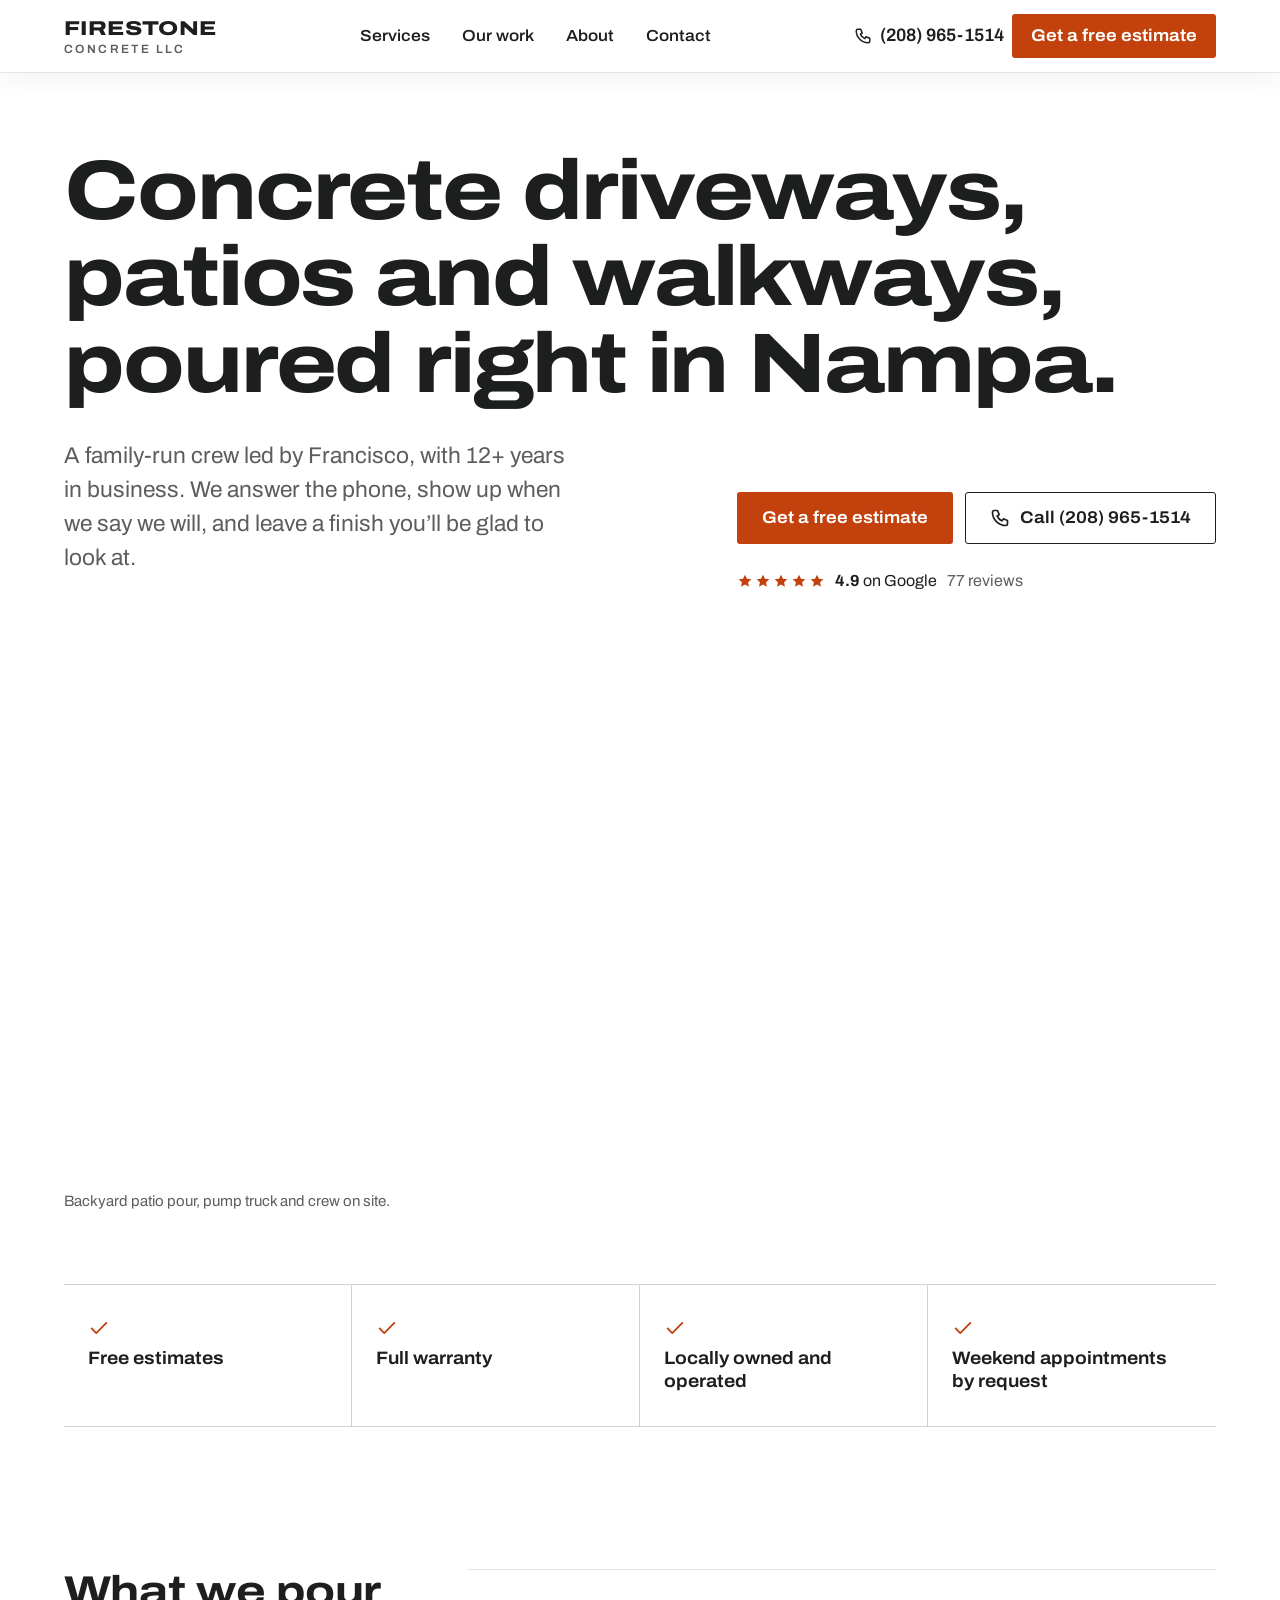
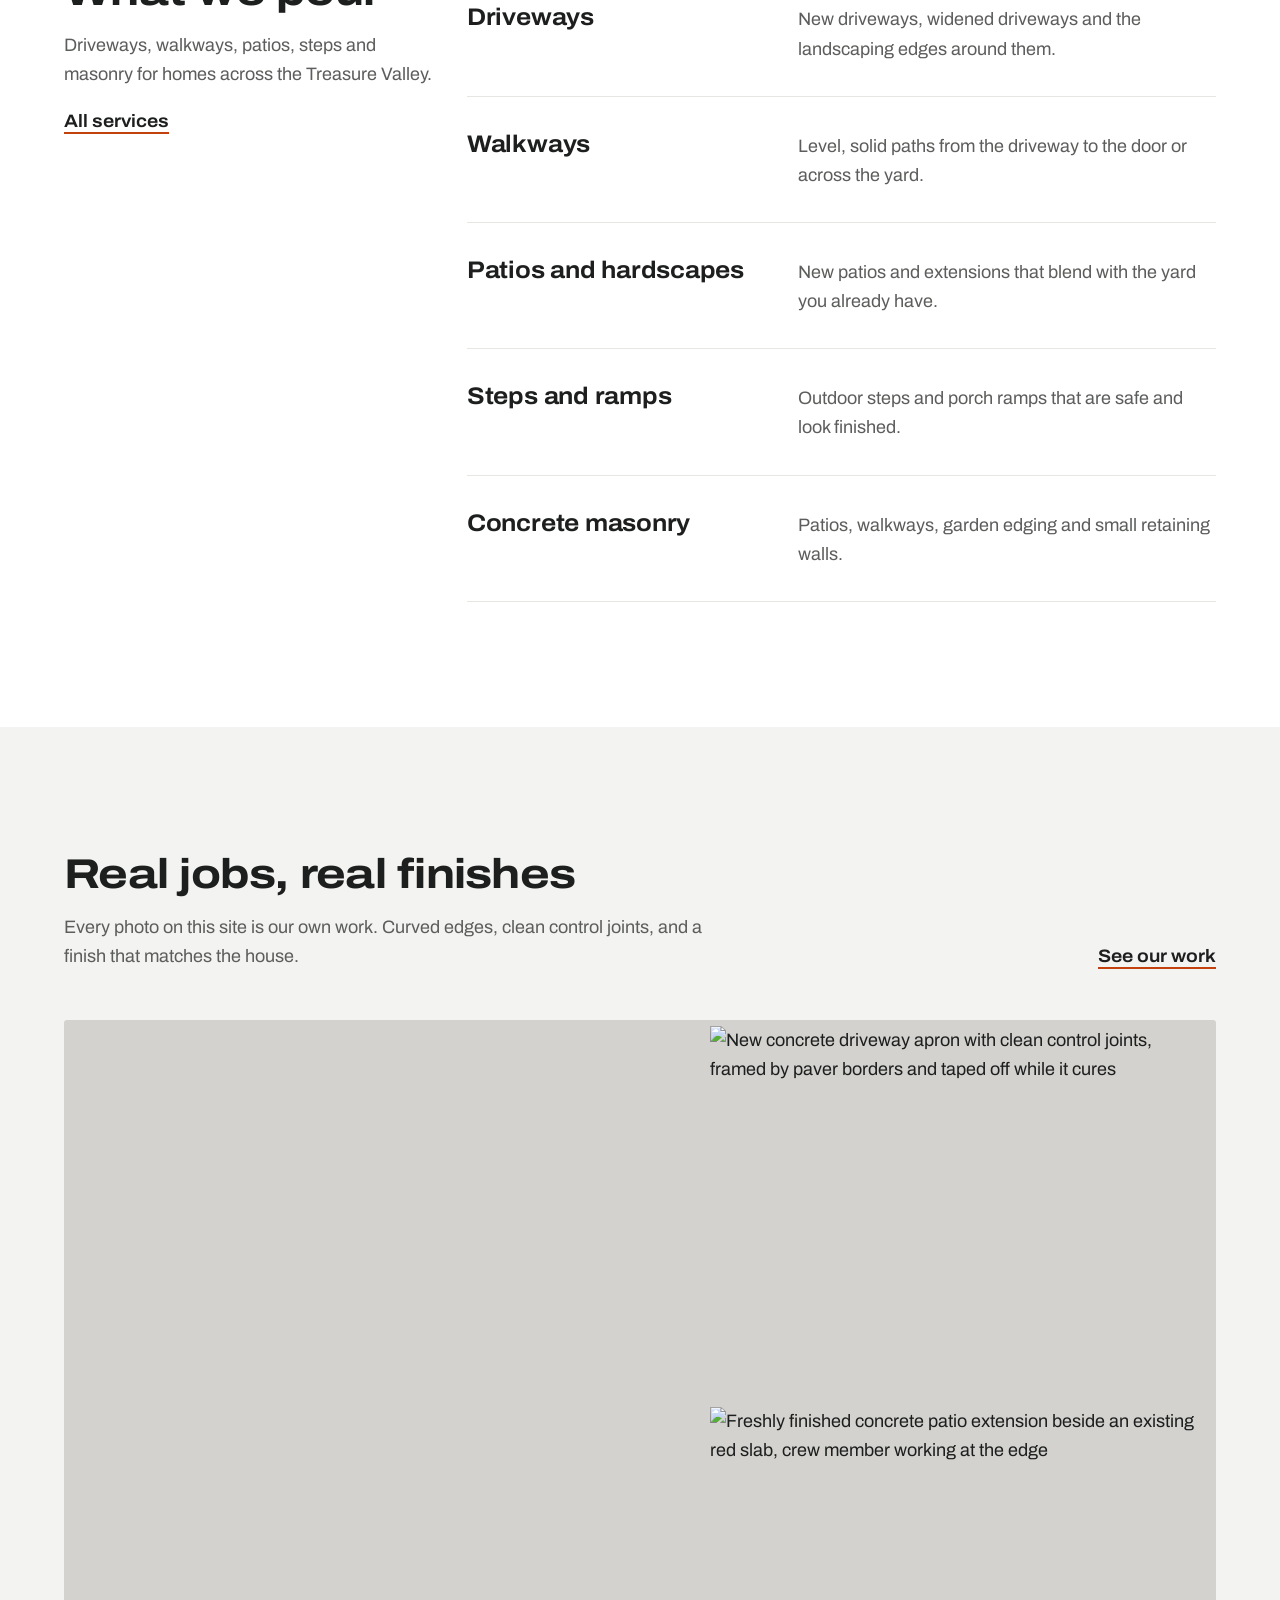
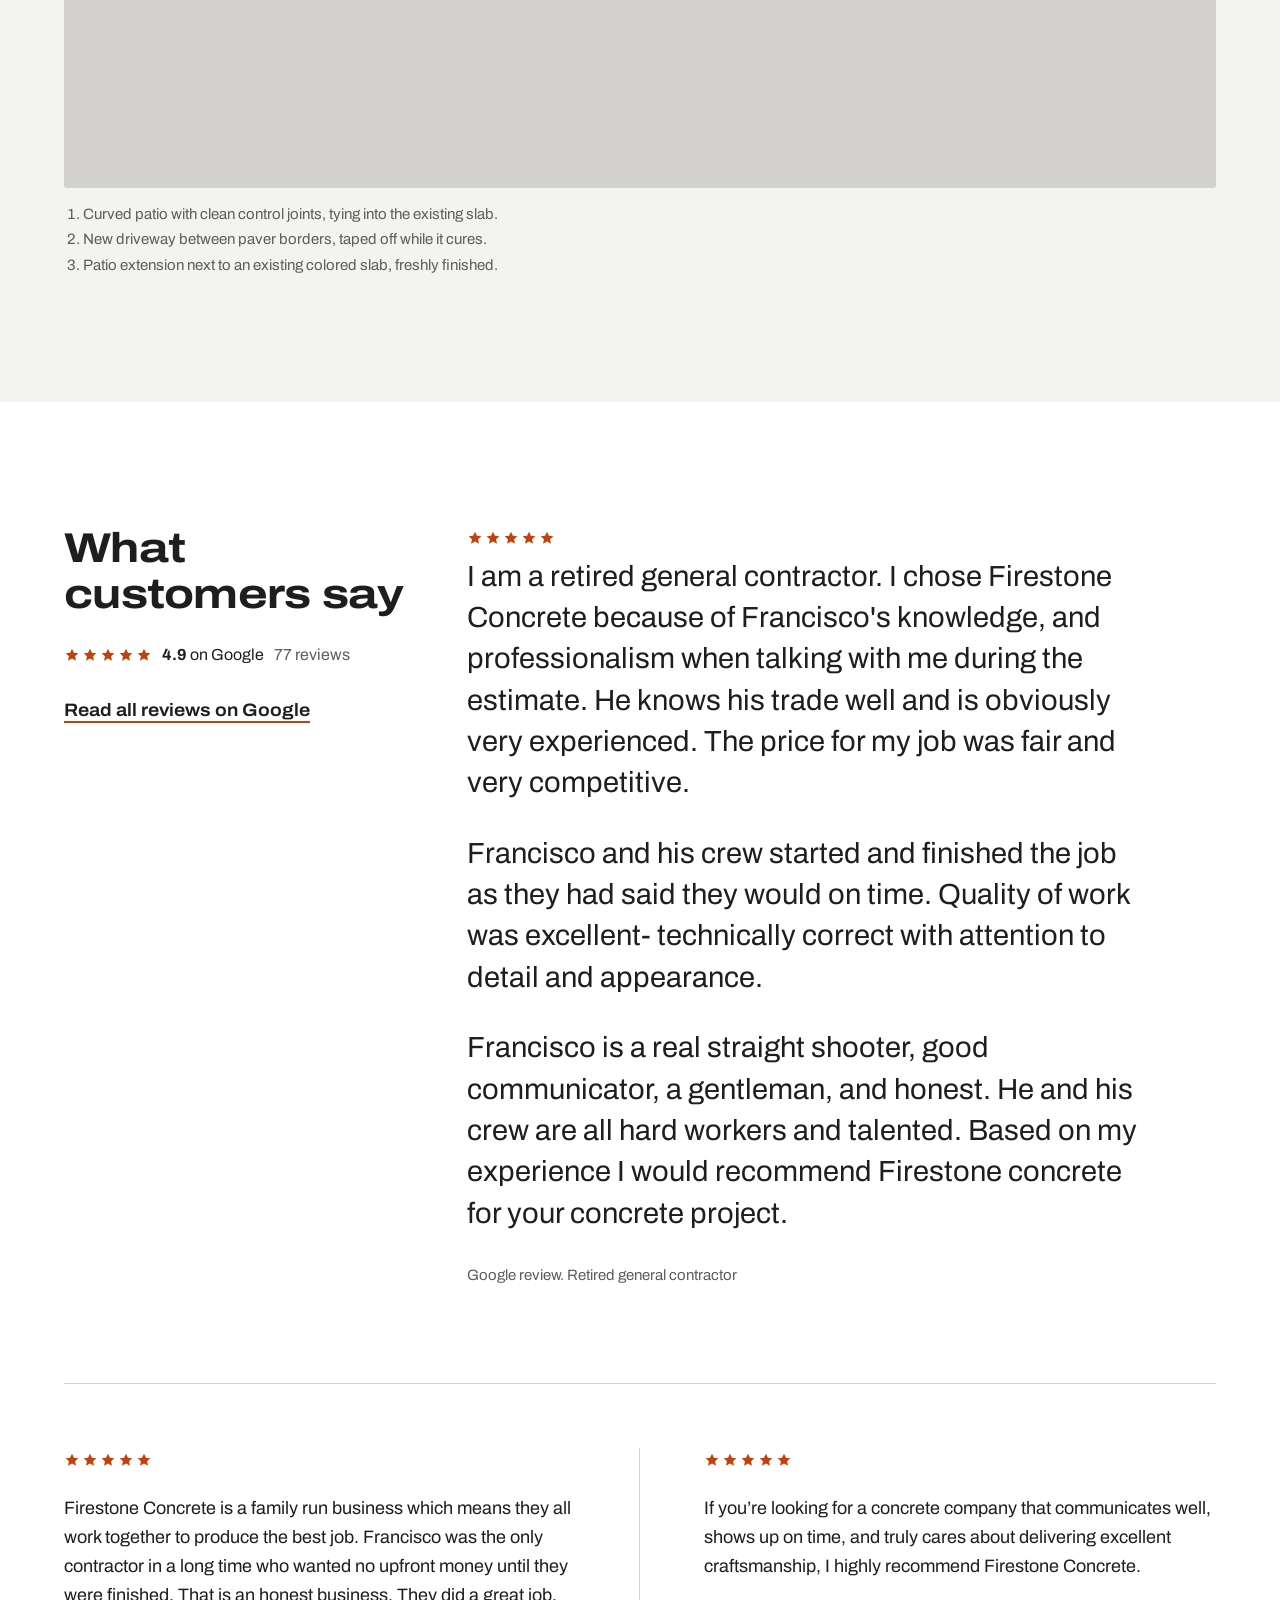
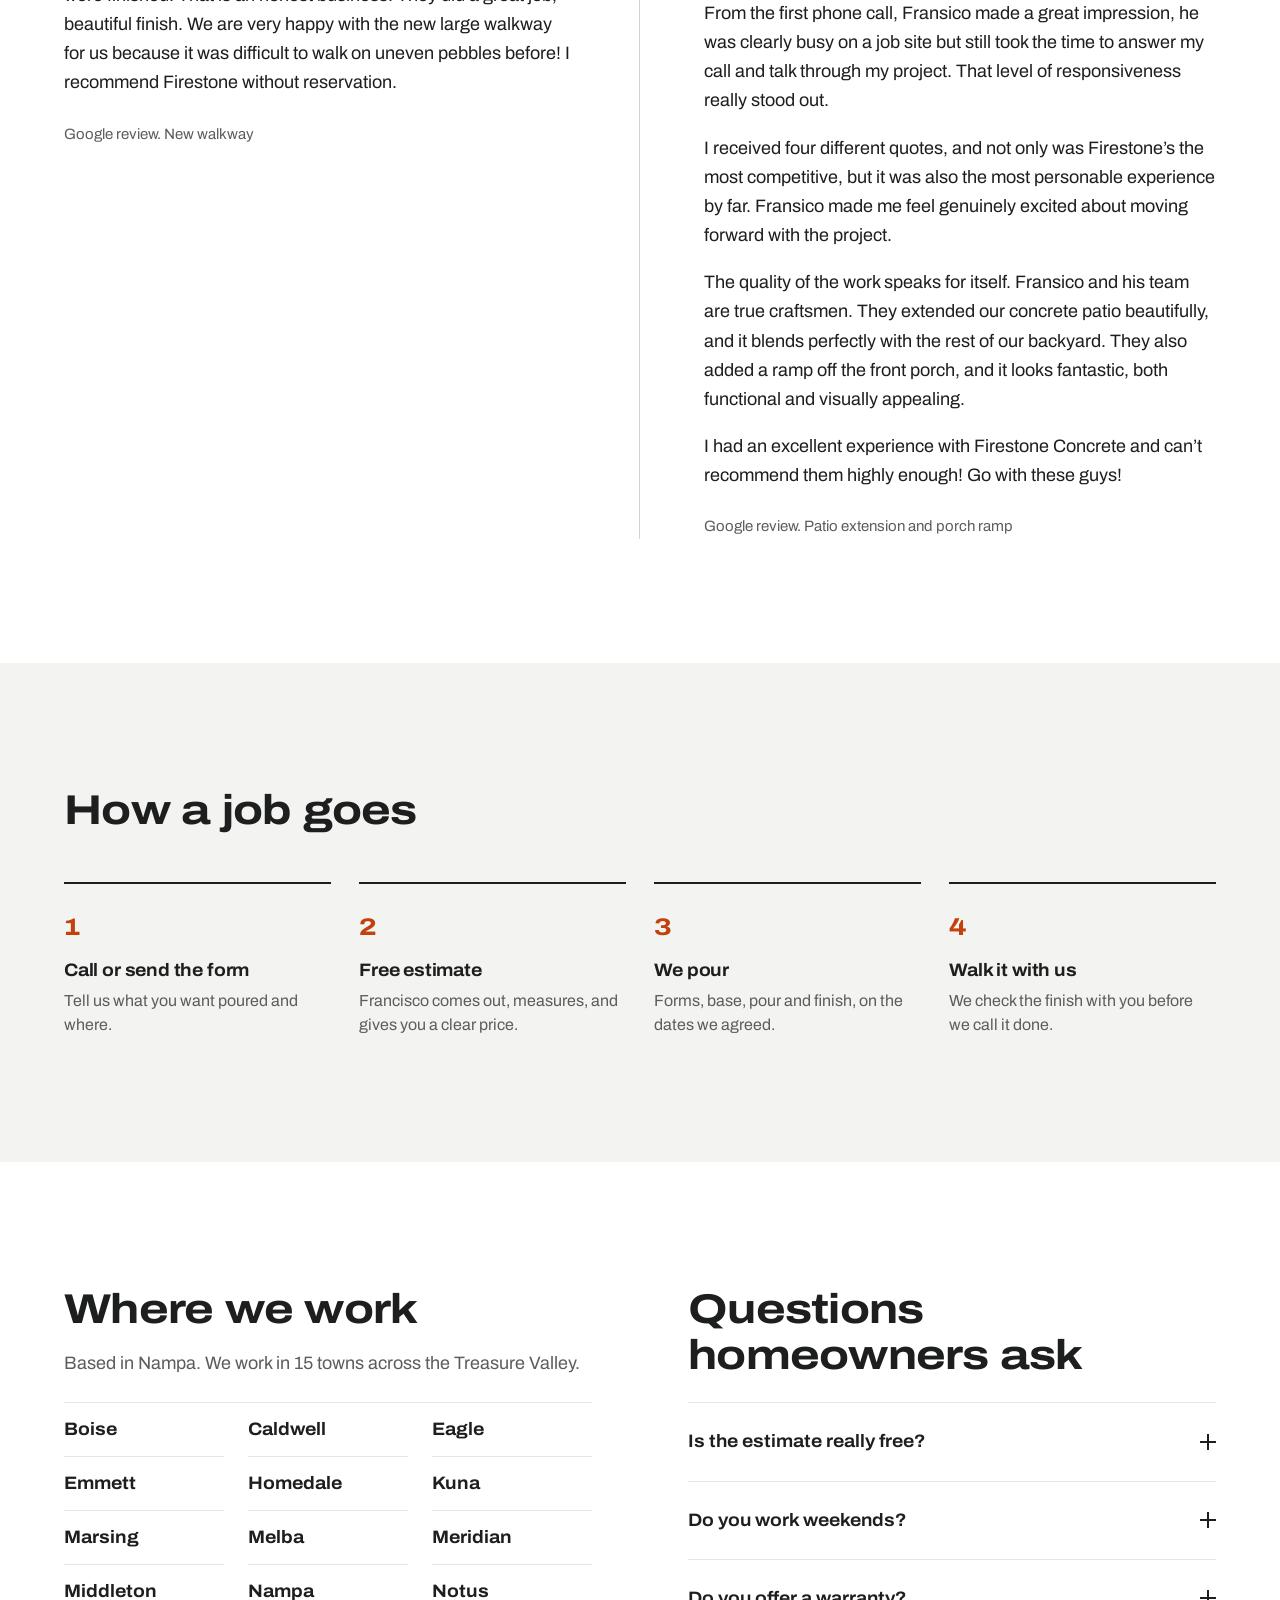
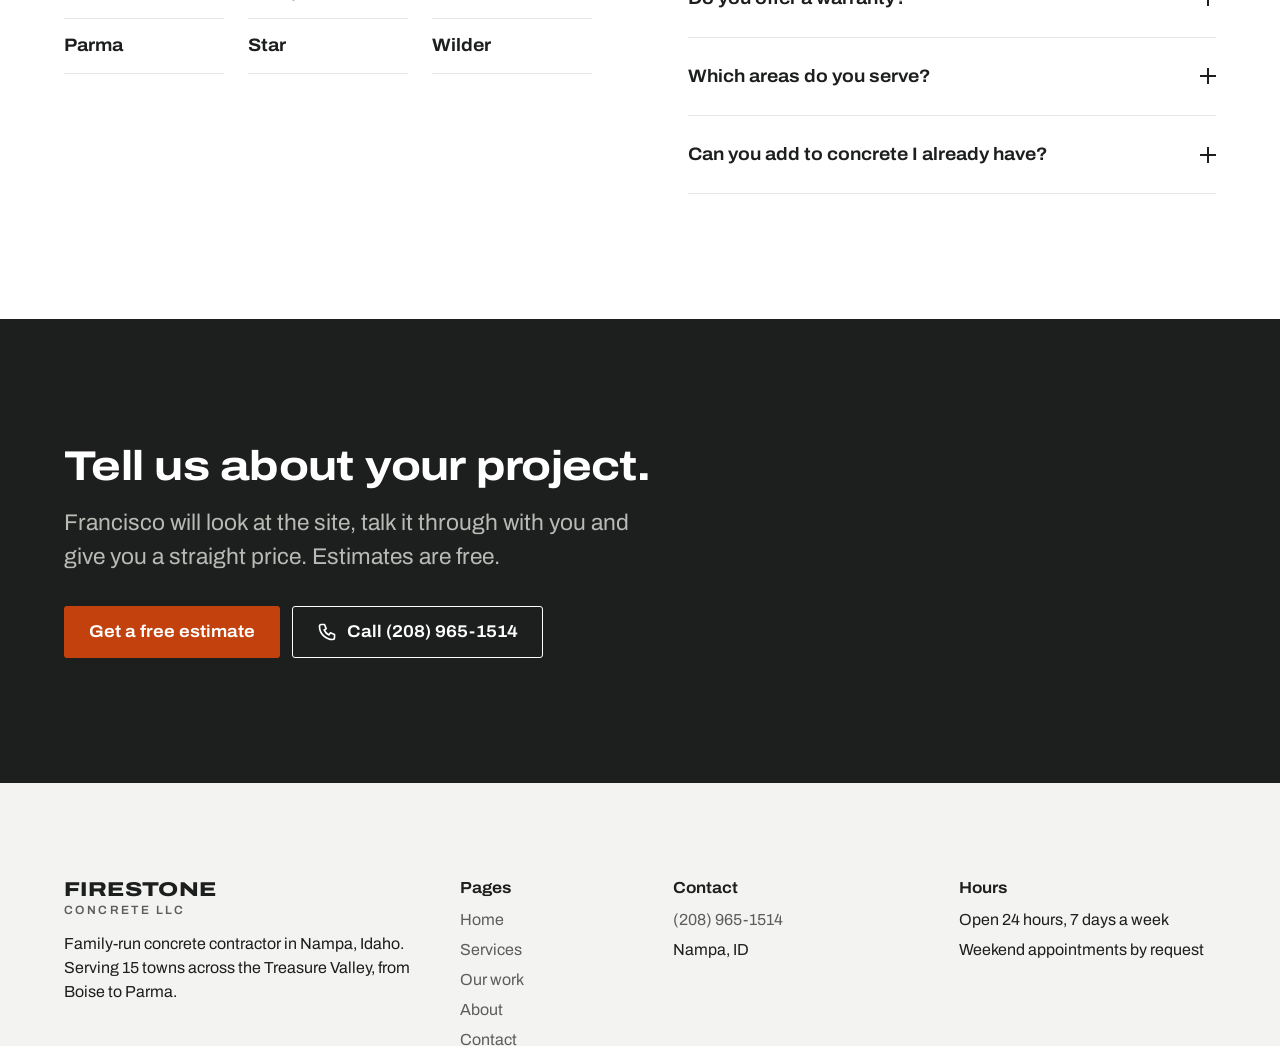
==== index.html @ d0ee556b "Add files via upload" ====
<!doctype html>
<html lang="en">
<head>
<meta charset="utf-8">
<meta name="viewport" content="width=device-width, initial-scale=1">
<title>Firestone Concrete LLC: Concrete Contractor in Nampa, ID</title>
<meta name="description" content="Family-run concrete contractor in Nampa, Idaho. Driveways, walkways, patios, steps and masonry. Rated 4.9 on Google. Free estimates. Call (208) 965-1514.">
<link rel="canonical" href="https://firestoneconcretellc.com/">
<meta property="og:title" content="Firestone Concrete LLC: Concrete Contractor in Nampa, ID">
<meta property="og:description" content="Family-run concrete contractor in Nampa, Idaho. Driveways, walkways, patios, steps and masonry. Rated 4.9 on Google. Free estimates. Call (208) 965-1514.">
<meta property="og:type" content="website">
<meta property="og:image" content="img/pour-crew-backyard-1600.jpg">
<meta name="theme-color" content="#1D1F1E">
<link rel="preconnect" href="https://fonts.googleapis.com">
<link rel="preconnect" href="https://fonts.gstatic.com" crossorigin>
<link rel="stylesheet" href="https://fonts.googleapis.com/css2?family=Archivo:wdth,wght@62..125,100..900&display=swap">
<link rel="stylesheet" href="tokens.css">
<link rel="stylesheet" href="styles.css">
<script type="application/ld+json">{"@context": "https://schema.org", "@type": "HomeAndConstructionBusiness", "name": "Firestone Concrete LLC", "telephone": "+1-208-965-1514", "url": "https://firestoneconcretellc.com/", "image": "https://firestoneconcretellc.com/img/pour-crew-backyard-1600.jpg", "address": {"@type": "PostalAddress", "addressLocality": "Nampa", "addressRegion": "ID", "addressCountry": "US"}, "areaServed": [{"@type": "City", "name": "Boise"}, {"@type": "City", "name": "Caldwell"}, {"@type": "City", "name": "Eagle"}, {"@type": "City", "name": "Emmett"}, {"@type": "City", "name": "Homedale"}, {"@type": "City", "name": "Kuna"}, {"@type": "City", "name": "Marsing"}, {"@type": "City", "name": "Melba"}, {"@type": "City", "name": "Meridian"}, {"@type": "City", "name": "Middleton"}, {"@type": "City", "name": "Nampa"}, {"@type": "City", "name": "Notus"}, {"@type": "City", "name": "Parma"}, {"@type": "City", "name": "Star"}, {"@type": "City", "name": "Wilder"}], "openingHours": "Mo-Su 00:00-23:59", "aggregateRating": {"@type": "AggregateRating", "ratingValue": "4.9", "reviewCount": "77", "bestRating": "5"}, "sameAs": ["https://share.google/VivTkMvi4wXoGXkUl"], "makesOffer": [{"@type": "Offer", "itemOffered": {"@type": "Service", "name": "Driveway paving"}}, {"@type": "Offer", "itemOffered": {"@type": "Service", "name": "Walkway paving"}}, {"@type": "Offer", "itemOffered": {"@type": "Service", "name": "Patios and hardscapes"}}, {"@type": "Offer", "itemOffered": {"@type": "Service", "name": "Outdoor steps and ramps"}}, {"@type": "Offer", "itemOffered": {"@type": "Service", "name": "Concrete masonry"}}]}</script>
</head>
<body>
<a class="skip" href="#main">Skip to content</a>
<header class="site-header">
  <div class="container header-inner">
    <a class="wordmark" href="index.html" aria-label="Firestone Concrete LLC, home"><b>FIRESTONE</b><span>CONCRETE LLC</span></a>
    <nav class="nav" aria-label="Main"><a href="services.html">Services</a><a href="work.html">Our work</a><a href="about.html">About</a><a href="contact.html">Contact</a></nav>
    <div class="header-actions">
      <a class="header-phone" href="tel:+12089651514"><svg viewBox="0 0 24 24" fill="none" stroke="currentColor" stroke-width="2" stroke-linecap="round" stroke-linejoin="round" aria-hidden="true"><path d="M5 3h4l2 5-2.5 1.5a11 11 0 0 0 6 6L16 13l5 2v4a2 2 0 0 1-2 2A16 16 0 0 1 3 5a2 2 0 0 1 2-2z"/></svg>(208) 965-1514</a>
      <a class="btn btn--primary btn--sm header-cta" href="contact.html#estimate">Get a free estimate</a>
      <a class="icon-btn phone-icon" href="tel:+12089651514" aria-label="Call (208) 965-1514"><svg viewBox="0 0 24 24" fill="none" stroke="currentColor" stroke-width="2" stroke-linecap="round" stroke-linejoin="round" aria-hidden="true"><path d="M5 3h4l2 5-2.5 1.5a11 11 0 0 0 6 6L16 13l5 2v4a2 2 0 0 1-2 2A16 16 0 0 1 3 5a2 2 0 0 1 2-2z"/></svg></a>
      <button class="icon-btn menu-toggle" type="button" aria-expanded="false" aria-controls="mobile-menu" aria-label="Menu"><svg viewBox="0 0 24 24" fill="none" stroke="currentColor" stroke-width="2" stroke-linecap="round" aria-hidden="true"><path d="M4 7h16M4 12h16M4 17h16"/></svg></button>
    </div>
  </div>
  <div class="container mobile-menu" id="mobile-menu">
    <nav aria-label="Mobile"><a class="mm-link" href="index.html" aria-current="page">Home</a><a class="mm-link" href="services.html">Services</a><a class="mm-link" href="work.html">Our work</a><a class="mm-link" href="about.html">About</a><a class="mm-link" href="contact.html">Contact</a></nav>
    <div class="btn-row">
      <a class="btn btn--primary" href="contact.html#estimate">Get a free estimate</a>
      <a class="btn btn--outline" href="tel:+12089651514">Call (208) 965-1514</a>
    </div>
  </div>
</header>
<main id="main">

<section class="hero">
  <div class="container">
    <h1 class="display reveal">Concrete driveways, patios and walkways, poured right in Nampa.</h1>
    <div class="hero-meta">
      <p class="lead reveal reveal-2">A family-run crew led by Francisco, with 12+ years in business. We answer the phone, show up when we say we will, and leave a finish you’ll be glad to look at.</p>
      <div class="hero-actions">
        <div class="btn-row reveal reveal-3">
          <a class="btn btn--primary" href="contact.html#estimate">Get a free estimate</a>
          <a class="btn btn--outline" href="tel:+12089651514"><svg viewBox="0 0 24 24" fill="none" stroke="currentColor" stroke-width="2" stroke-linecap="round" stroke-linejoin="round" aria-hidden="true"><path d="M5 3h4l2 5-2.5 1.5a11 11 0 0 0 6 6L16 13l5 2v4a2 2 0 0 1-2 2A16 16 0 0 1 3 5a2 2 0 0 1 2-2z"/></svg>Call (208) 965-1514</a>
        </div>
        <div class="reveal reveal-4"><a class="rating" href="https://share.google/VivTkMvi4wXoGXkUl" target="_blank" rel="noopener"><span class="stars" aria-hidden="true"><svg viewBox="0 0 24 24" fill="currentColor" aria-hidden="true"><path d="M12 2.5l2.9 6.1 6.6.8-4.9 4.6 1.3 6.6L12 17.3l-5.9 3.3 1.3-6.6-4.9-4.6 6.6-.8z"/></svg><svg viewBox="0 0 24 24" fill="currentColor" aria-hidden="true"><path d="M12 2.5l2.9 6.1 6.6.8-4.9 4.6 1.3 6.6L12 17.3l-5.9 3.3 1.3-6.6-4.9-4.6 6.6-.8z"/></svg><svg viewBox="0 0 24 24" fill="currentColor" aria-hidden="true"><path d="M12 2.5l2.9 6.1 6.6.8-4.9 4.6 1.3 6.6L12 17.3l-5.9 3.3 1.3-6.6-4.9-4.6 6.6-.8z"/></svg><svg viewBox="0 0 24 24" fill="currentColor" aria-hidden="true"><path d="M12 2.5l2.9 6.1 6.6.8-4.9 4.6 1.3 6.6L12 17.3l-5.9 3.3 1.3-6.6-4.9-4.6 6.6-.8z"/></svg><svg viewBox="0 0 24 24" fill="currentColor" aria-hidden="true"><path d="M12 2.5l2.9 6.1 6.6.8-4.9 4.6 1.3 6.6L12 17.3l-5.9 3.3 1.3-6.6-4.9-4.6 6.6-.8z"/></svg></span><span class="rating-text"><strong>4.9</strong> on Google</span><span class="muted">77 reviews</span></a></div>
      </div>
    </div>
    <figure class="hero-photo" style="margin-left:0;margin-right:0">
      <img src="img/pour-crew-backyard-1600.jpg" srcset="img/pour-crew-backyard-800.jpg 800w, img/pour-crew-backyard-1600.jpg 1600w" sizes="(min-width: 1240px) 1144px, 100vw" width="1600" height="738" alt="Firestone Concrete crew pouring a large backyard patio with a pump truck behind a new white house" fetchpriority="high">
      <figcaption>Backyard patio pour, pump truck and crew on site.</figcaption>
    </figure>
    <ul class="trust" aria-label="Why customers choose us">
      <li><svg viewBox="0 0 24 24" fill="none" stroke="currentColor" stroke-width="2" stroke-linecap="round" stroke-linejoin="round" aria-hidden="true"><path d="M4 12.5l5 5L20 6.5"/></svg><p class="trust-t">Free estimates</p></li>
      <li><svg viewBox="0 0 24 24" fill="none" stroke="currentColor" stroke-width="2" stroke-linecap="round" stroke-linejoin="round" aria-hidden="true"><path d="M4 12.5l5 5L20 6.5"/></svg><p class="trust-t">Full warranty</p></li>
      <li><svg viewBox="0 0 24 24" fill="none" stroke="currentColor" stroke-width="2" stroke-linecap="round" stroke-linejoin="round" aria-hidden="true"><path d="M4 12.5l5 5L20 6.5"/></svg><p class="trust-t">Locally owned and operated</p></li>
      <li><svg viewBox="0 0 24 24" fill="none" stroke="currentColor" stroke-width="2" stroke-linecap="round" stroke-linejoin="round" aria-hidden="true"><path d="M4 12.5l5 5L20 6.5"/></svg><p class="trust-t">Weekend appointments by request</p></li>
    </ul>
  </div>
</section>

<section class="section" aria-labelledby="svc-h">
  <div class="container split">
    <div class="sticky">
      <h2 id="svc-h">What we pour</h2>
      <p class="muted" style="margin-top:var(--s-4)">Driveways, walkways, patios, steps and masonry for homes across the Treasure Valley.</p>
      <a class="text-link" href="services.html">All services</a>
    </div>
    <ul class="rows">
      <li><a href="services.html#driveways"><h3>Driveways</h3><p>New driveways, widened driveways and the landscaping edges around them.</p></a></li><li><a href="services.html#walkways"><h3>Walkways</h3><p>Level, solid paths from the driveway to the door or across the yard.</p></a></li><li><a href="services.html#patios"><h3>Patios and hardscapes</h3><p>New patios and extensions that blend with the yard you already have.</p></a></li><li><a href="services.html#steps"><h3>Steps and ramps</h3><p>Outdoor steps and porch ramps that are safe and look finished.</p></a></li><li><a href="services.html#masonry"><h3>Concrete masonry</h3><p>Patios, walkways, garden edging and small retaining walls.</p></a></li>
    </ul>
  </div>
</section>

<section class="section section--quiet" aria-labelledby="work-h">
  <div class="container">
    <div class="head-row">
      <div>
        <h2 id="work-h">Real jobs, real finishes</h2>
        <p>Every photo on this site is our own work. Curved edges, clean control joints, and a finish that matches the house.</p>
      </div>
      <a class="text-link" href="work.html">See our work</a>
    </div>
    <div class="joints joints--home">
      <div class="j-large"><img src="img/curved-patio-joints-1600.jpg" srcset="img/curved-patio-joints-800.jpg 800w, img/curved-patio-joints-1600.jpg 1600w" sizes="(min-width: 768px) 66vw, 100vw" width="1600" height="1200" alt="Finished curved concrete patio with clean control joints, tying into an existing slab next to a green lawn" loading="lazy" decoding="async"></div>
      <div><img src="img/new-driveway-1600.jpg" srcset="img/new-driveway-800.jpg 800w, img/new-driveway-1600.jpg 1600w" sizes="(min-width: 768px) 33vw, 100vw" width="1600" height="1200" alt="New concrete driveway apron with clean control joints, framed by paver borders and taped off while it cures" loading="lazy" decoding="async"></div>
      <div><img src="img/patio-extension-finishing-1600.jpg" srcset="img/patio-extension-finishing-800.jpg 800w, img/patio-extension-finishing-1600.jpg 1600w" sizes="(min-width: 768px) 33vw, 100vw" width="1600" height="1200" alt="Freshly finished concrete patio extension beside an existing red slab, crew member working at the edge" loading="lazy" decoding="async"></div>
    </div>
    <ol class="captions">
      <li>Curved patio with clean control joints, tying into the existing slab.</li>
      <li>New driveway between paver borders, taped off while it cures.</li>
      <li>Patio extension next to an existing colored slab, freshly finished.</li>
    </ol>
  </div>
</section>

<section class="section" aria-labelledby="rev-h">
  <div class="container">
    <figure class="featured-review">
      <div>
        <h2 id="rev-h">What customers say</h2>
        <a class="rating" href="https://share.google/VivTkMvi4wXoGXkUl" target="_blank" rel="noopener"><span class="stars" aria-hidden="true"><svg viewBox="0 0 24 24" fill="currentColor" aria-hidden="true"><path d="M12 2.5l2.9 6.1 6.6.8-4.9 4.6 1.3 6.6L12 17.3l-5.9 3.3 1.3-6.6-4.9-4.6 6.6-.8z"/></svg><svg viewBox="0 0 24 24" fill="currentColor" aria-hidden="true"><path d="M12 2.5l2.9 6.1 6.6.8-4.9 4.6 1.3 6.6L12 17.3l-5.9 3.3 1.3-6.6-4.9-4.6 6.6-.8z"/></svg><svg viewBox="0 0 24 24" fill="currentColor" aria-hidden="true"><path d="M12 2.5l2.9 6.1 6.6.8-4.9 4.6 1.3 6.6L12 17.3l-5.9 3.3 1.3-6.6-4.9-4.6 6.6-.8z"/></svg><svg viewBox="0 0 24 24" fill="currentColor" aria-hidden="true"><path d="M12 2.5l2.9 6.1 6.6.8-4.9 4.6 1.3 6.6L12 17.3l-5.9 3.3 1.3-6.6-4.9-4.6 6.6-.8z"/></svg><svg viewBox="0 0 24 24" fill="currentColor" aria-hidden="true"><path d="M12 2.5l2.9 6.1 6.6.8-4.9 4.6 1.3 6.6L12 17.3l-5.9 3.3 1.3-6.6-4.9-4.6 6.6-.8z"/></svg></span><span class="rating-text"><strong>4.9</strong> on Google</span><span class="muted">77 reviews</span></a>
        <p style="margin-top:var(--s-5)"><a class="text-link" href="https://share.google/VivTkMvi4wXoGXkUl" target="_blank" rel="noopener">Read all reviews on Google</a></p>
      </div>
      <div>
        <span class="stars" aria-hidden="true"><svg viewBox="0 0 24 24" fill="currentColor" aria-hidden="true"><path d="M12 2.5l2.9 6.1 6.6.8-4.9 4.6 1.3 6.6L12 17.3l-5.9 3.3 1.3-6.6-4.9-4.6 6.6-.8z"/></svg><svg viewBox="0 0 24 24" fill="currentColor" aria-hidden="true"><path d="M12 2.5l2.9 6.1 6.6.8-4.9 4.6 1.3 6.6L12 17.3l-5.9 3.3 1.3-6.6-4.9-4.6 6.6-.8z"/></svg><svg viewBox="0 0 24 24" fill="currentColor" aria-hidden="true"><path d="M12 2.5l2.9 6.1 6.6.8-4.9 4.6 1.3 6.6L12 17.3l-5.9 3.3 1.3-6.6-4.9-4.6 6.6-.8z"/></svg><svg viewBox="0 0 24 24" fill="currentColor" aria-hidden="true"><path d="M12 2.5l2.9 6.1 6.6.8-4.9 4.6 1.3 6.6L12 17.3l-5.9 3.3 1.3-6.6-4.9-4.6 6.6-.8z"/></svg><svg viewBox="0 0 24 24" fill="currentColor" aria-hidden="true"><path d="M12 2.5l2.9 6.1 6.6.8-4.9 4.6 1.3 6.6L12 17.3l-5.9 3.3 1.3-6.6-4.9-4.6 6.6-.8z"/></svg></span>
        <blockquote><p>I am a retired general contractor. I chose Firestone Concrete because of Francisco&#x27;s knowledge, and professionalism when talking with me during the estimate. He knows his trade well and is obviously very experienced. The price for my job was fair and very competitive.</p><p>Francisco and his crew started and finished the job as they had said they would on time. Quality of work was excellent- technically correct with attention to detail and appearance.</p><p>Francisco is a real straight shooter, good communicator, a gentleman, and honest. He and his crew are all hard workers and talented. Based on my experience I would recommend Firestone concrete for your concrete project.</p></blockquote>
        <figcaption class="review-meta">Google review. Retired general contractor</figcaption>
      </div>
    </figure>
    <div class="reviews-more">
      <figure><span class="stars" aria-hidden="true"><svg viewBox="0 0 24 24" fill="currentColor" aria-hidden="true"><path d="M12 2.5l2.9 6.1 6.6.8-4.9 4.6 1.3 6.6L12 17.3l-5.9 3.3 1.3-6.6-4.9-4.6 6.6-.8z"/></svg><svg viewBox="0 0 24 24" fill="currentColor" aria-hidden="true"><path d="M12 2.5l2.9 6.1 6.6.8-4.9 4.6 1.3 6.6L12 17.3l-5.9 3.3 1.3-6.6-4.9-4.6 6.6-.8z"/></svg><svg viewBox="0 0 24 24" fill="currentColor" aria-hidden="true"><path d="M12 2.5l2.9 6.1 6.6.8-4.9 4.6 1.3 6.6L12 17.3l-5.9 3.3 1.3-6.6-4.9-4.6 6.6-.8z"/></svg><svg viewBox="0 0 24 24" fill="currentColor" aria-hidden="true"><path d="M12 2.5l2.9 6.1 6.6.8-4.9 4.6 1.3 6.6L12 17.3l-5.9 3.3 1.3-6.6-4.9-4.6 6.6-.8z"/></svg><svg viewBox="0 0 24 24" fill="currentColor" aria-hidden="true"><path d="M12 2.5l2.9 6.1 6.6.8-4.9 4.6 1.3 6.6L12 17.3l-5.9 3.3 1.3-6.6-4.9-4.6 6.6-.8z"/></svg></span><blockquote><p>Firestone Concrete is a family run business which means they all work together to produce the best job. Francisco was the only contractor in a long time who wanted no upfront money until they were finished. That is an honest business. They did a great job, beautiful finish. We are very happy with the new large walkway for us because it was difficult to walk on uneven pebbles before! I recommend Firestone without reservation.</p></blockquote><figcaption class="review-meta">Google review. New walkway</figcaption></figure>
      <figure><span class="stars" aria-hidden="true"><svg viewBox="0 0 24 24" fill="currentColor" aria-hidden="true"><path d="M12 2.5l2.9 6.1 6.6.8-4.9 4.6 1.3 6.6L12 17.3l-5.9 3.3 1.3-6.6-4.9-4.6 6.6-.8z"/></svg><svg viewBox="0 0 24 24" fill="currentColor" aria-hidden="true"><path d="M12 2.5l2.9 6.1 6.6.8-4.9 4.6 1.3 6.6L12 17.3l-5.9 3.3 1.3-6.6-4.9-4.6 6.6-.8z"/></svg><svg viewBox="0 0 24 24" fill="currentColor" aria-hidden="true"><path d="M12 2.5l2.9 6.1 6.6.8-4.9 4.6 1.3 6.6L12 17.3l-5.9 3.3 1.3-6.6-4.9-4.6 6.6-.8z"/></svg><svg viewBox="0 0 24 24" fill="currentColor" aria-hidden="true"><path d="M12 2.5l2.9 6.1 6.6.8-4.9 4.6 1.3 6.6L12 17.3l-5.9 3.3 1.3-6.6-4.9-4.6 6.6-.8z"/></svg><svg viewBox="0 0 24 24" fill="currentColor" aria-hidden="true"><path d="M12 2.5l2.9 6.1 6.6.8-4.9 4.6 1.3 6.6L12 17.3l-5.9 3.3 1.3-6.6-4.9-4.6 6.6-.8z"/></svg></span><blockquote><p>If you’re looking for a concrete company that communicates well, shows up on time, and truly cares about delivering excellent craftsmanship, I highly recommend Firestone Concrete.</p><p>From the first phone call, Fransico made a great impression, he was clearly busy on a job site but still took the time to answer my call and talk through my project. That level of responsiveness really stood out.</p><p>I received four different quotes, and not only was Firestone’s the most competitive, but it was also the most personable experience by far. Fransico made me feel genuinely excited about moving forward with the project.</p><p>The quality of the work speaks for itself. Fransico and his team are true craftsmen. They extended our concrete patio beautifully, and it blends perfectly with the rest of our backyard. They also added a ramp off the front porch, and it looks fantastic, both functional and visually appealing.</p><p>I had an excellent experience with Firestone Concrete and can’t recommend them highly enough! Go with these guys!</p></blockquote><figcaption class="review-meta">Google review. Patio extension and porch ramp</figcaption></figure>
    </div>
  </div>
</section>

<section class="section section--quiet" aria-labelledby="how-h">
  <div class="container">
    <h2 id="how-h" class="section-head">How a job goes</h2>
    <ol class="steps">
      <li><span class="num">1</span><h3>Call or send the form</h3><p>Tell us what you want poured and where.</p></li>
      <li><span class="num">2</span><h3>Free estimate</h3><p>Francisco comes out, measures, and gives you a clear price.</p></li>
      <li><span class="num">3</span><h3>We pour</h3><p>Forms, base, pour and finish, on the dates we agreed.</p></li>
      <li><span class="num">4</span><h3>Walk it with us</h3><p>We check the finish with you before we call it done.</p></li>
    </ol>
  </div>
</section>

<section class="section" aria-labelledby="area-h">
  <div class="container split split--even">
    <div>
      <h2 id="area-h">Where we work</h2>
      <p class="muted" style="margin-top:var(--s-4)">Based in Nampa. We work in 15 towns across the Treasure Valley.</p>
      <ul class="towns"><li>Boise</li><li>Caldwell</li><li>Eagle</li><li>Emmett</li><li>Homedale</li><li>Kuna</li><li>Marsing</li><li>Melba</li><li>Meridian</li><li>Middleton</li><li>Nampa</li><li>Notus</li><li>Parma</li><li>Star</li><li>Wilder</li></ul>
    </div>
    <div class="faq">
      <h2 id="faq-h" style="margin-bottom:var(--s-5)">Questions homeowners ask</h2>
      <details><summary>Is the estimate really free?<span class="pm" aria-hidden="true"></span></summary><p>Yes. We come out, look at the site and give you a price at no cost.</p></details>
      <details><summary>Do you work weekends?<span class="pm" aria-hidden="true"></span></summary><p>Yes. We’re available 24 hours a day, 7 days a week, and weekend appointments are available by request.</p></details>
      <details><summary>Do you offer a warranty?<span class="pm" aria-hidden="true"></span></summary><p>Yes. Every job comes with a full warranty.</p></details>
      <details><summary>Which areas do you serve?<span class="pm" aria-hidden="true"></span></summary><p>Boise, Caldwell, Eagle, Emmett, Homedale, Kuna, Marsing, Melba, Meridian, Middleton, Nampa, Notus, Parma, Star and Wilder. If you’re nearby, call and ask.</p></details>
      <details><summary>Can you add to concrete I already have?<span class="pm" aria-hidden="true"></span></summary><p>Yes. We extend patios and walkways so the new pour lines up and blends with the old.</p></details>
    </div>
  </div>
</section>
</main>
<section class="cta-band" aria-labelledby="cta-h">
  <div class="container">
    <h2 id="cta-h">Tell us about your project.</h2>
    <p>Francisco will look at the site, talk it through with you and give you a straight price. Estimates are free.</p>
    <div class="btn-row">
      <a class="btn btn--primary" href="contact.html#estimate">Get a free estimate</a>
      <a class="btn btn--outline-light" href="tel:+12089651514"><svg viewBox="0 0 24 24" fill="none" stroke="currentColor" stroke-width="2" stroke-linecap="round" stroke-linejoin="round" aria-hidden="true"><path d="M5 3h4l2 5-2.5 1.5a11 11 0 0 0 6 6L16 13l5 2v4a2 2 0 0 1-2 2A16 16 0 0 1 3 5a2 2 0 0 1 2-2z"/></svg>Call (208) 965-1514</a>
    </div>
  </div>
</section>
<footer class="site-footer">
  <div class="container">
    <div class="footer-grid">
      <div>
        <a class="wordmark" href="index.html"><b>FIRESTONE</b><span>CONCRETE LLC</span></a>
        <p>Family-run concrete contractor in Nampa, Idaho. Serving 15 towns across the Treasure Valley, from Boise to Parma.</p>
      </div>
      <div>
        <h2>Pages</h2>
        <ul><li><a href="index.html">Home</a></li><li><a href="services.html">Services</a></li><li><a href="work.html">Our work</a></li><li><a href="about.html">About</a></li><li><a href="contact.html">Contact</a></li></ul>
      </div>
      <div>
        <h2>Contact</h2>
        <ul>
          <li><a href="tel:+12089651514">(208) 965-1514</a></li>
          <li>Nampa, ID</li>
        </ul>
      </div>
      <div>
        <h2>Hours</h2>
        <ul>
          <li>Open 24 hours, 7 days a week</li>
          <li>Weekend appointments by request</li>
        </ul>
      </div>
    </div>
    <p class="footer-base">&copy; 2026 Firestone Concrete LLC. Locally owned and operated in Nampa, Idaho.</p>
  </div>
</footer>
<div class="action-bar">
  <a class="btn btn--ink" href="tel:+12089651514"><svg viewBox="0 0 24 24" fill="none" stroke="currentColor" stroke-width="2" stroke-linecap="round" stroke-linejoin="round" aria-hidden="true"><path d="M5 3h4l2 5-2.5 1.5a11 11 0 0 0 6 6L16 13l5 2v4a2 2 0 0 1-2 2A16 16 0 0 1 3 5a2 2 0 0 1 2-2z"/></svg>Call now</a>
  <a class="btn btn--primary" href="contact.html#estimate">Free estimate</a>
</div>
<script src="site.js" defer></script>
</body>
</html>
---- tokens.css ----
/* Firestone Concrete LLC design tokens. Direction: "Fresh pour".
   Import unchanged. Font: Archivo (Google Fonts, variable wdth 62-125, wght 100-900). */
:root {
  /* Color: concrete neutrals, one safety-orange accent */
  --c-white: #FFFFFF;        /* page background */
  --c-slab-50: #F3F3F1;      /* quiet section background, card surface */
  --c-slab-100: #E7E6E3;     /* hairline borders, dividers */
  --c-slab-200: #D3D2CE;     /* control-joint gaps in photo grids, input borders */
  --c-slab-400: #8F908C;     /* decorative only (3.2:1 on white), never text */
  --c-slab-600: #5C5E5B;     /* secondary text (6.55:1 on white, 5.89:1 on slab-50) */
  --c-ink: #1D1F1E;          /* body text, headings, dark band (16.57:1 on white) */
  --c-ink-2: #2E302F;        /* dark button hover */
  --c-on-ink-muted: #B9BAB6; /* secondary text on ink (8.49:1) */
  --c-orange: #C2410C;       /* primary CTA bg, stars, focus ring (white text 5.18:1) */
  --c-orange-dark: #9A3412;  /* CTA hover, link hover (7.31:1 with white) */
  --c-orange-pale: #FBEDE5;  /* tag background; text uses --c-orange-dark (6.38:1) */
  --c-orange-on-ink: #E8743F;/* orange text on ink band (5.53:1) */
  --c-success: #2F6B3A;      /* 6.39:1 on white */
  --c-error: #B42318;        /* 6.57:1 on white */

  /* Type */
  --font: "Archivo", "Helvetica Neue", Arial, system-ui, sans-serif;
  --wdth-display: 118%;      /* font-stretch for display and h1/h2 */
  --wdth-head: 108%;         /* h3/h4, nav, buttons */
  --fs-display: clamp(2.6rem, 1.6rem + 4.6vw, 5.75rem);  /* 41.6px -> 92px */
  --lh-display: 1.02;  --ls-display: -0.025em;  --fw-display: 760;
  --fs-h1: clamp(2.25rem, 1.7rem + 2.4vw, 3.75rem);      /* 36 -> 60 */
  --lh-h1: 1.06;  --ls-h1: -0.02em;  --fw-h1: 740;
  --fs-h2: clamp(1.75rem, 1.4rem + 1.5vw, 2.75rem);      /* 28 -> 44 */
  --lh-h2: 1.1;   --ls-h2: -0.018em; --fw-h2: 720;
  --fs-h3: clamp(1.25rem, 1.15rem + 0.45vw, 1.5rem);     /* 20 -> 24 */
  --lh-h3: 1.25;  --ls-h3: -0.01em;  --fw-h3: 680;
  --fs-h4: 1.125rem; --lh-h4: 1.3; --fw-h4: 650;
  --fs-lead: clamp(1.1875rem, 1.1rem + 0.4vw, 1.4375rem);/* 19 -> 23 */
  --lh-lead: 1.5;
  --fs-quote: clamp(1.3rem, 1.1rem + 0.9vw, 1.875rem);   /* featured review */
  --lh-quote: 1.42;
  --fs-body: 1.125rem;  --lh-body: 1.62; --fw-body: 400;  /* 18px */
  --fs-small: 1rem;     --lh-small: 1.5;                  /* 16px */
  --fs-caption: 0.9375rem; --lh-caption: 1.45;            /* 15px */
  --fs-button: 1.0625rem; --fw-button: 640;               /* 17px */
  --fs-nav: 1rem; --fw-nav: 560;
  --fs-label: 1rem; --fw-label: 600;
  --measure: 66ch;

  /* Space (8px base) */
  --s-1: 4px; --s-2: 8px; --s-3: 12px; --s-4: 16px; --s-5: 24px;
  --s-6: 32px; --s-7: 48px; --s-8: 64px; --s-9: 96px; --s-10: 128px; --s-11: 160px;
  --section-y: clamp(72px, 48px + 6vw, 144px);
  --container: 1240px;
  --gutter: clamp(20px, 12px + 2.5vw, 48px);
  --grid-gap: clamp(16px, 8px + 1.6vw, 32px);
  --joint: 6px;              /* signature: control-joint gap between photo slabs */

  /* Surface */
  --r-1: 3px;   /* buttons, inputs, photos */
  --r-2: 6px;   /* panels, badge */
  --border: 1px solid var(--c-slab-100);
  --border-strong: 1px solid var(--c-slab-200);
  --shadow-0: none;
  --shadow-1: 0 1px 2px rgba(29, 31, 30, 0.04);
  --shadow-2: 0 8px 24px rgba(29, 31, 30, 0.05);   /* sticky header when scrolled */

  /* Motion */
  --dur-fast: 150ms; --dur-base: 220ms; --dur-reveal: 700ms;
  --ease: cubic-bezier(0.2, 0, 0, 1);
  --ease-out: cubic-bezier(0.16, 1, 0.3, 1);
  --focus: 0 0 0 3px var(--c-white), 0 0 0 5px var(--c-orange);
}
---- styles.css ----
/* Firestone Concrete LLC. Uses tokens.css (loaded first). */
*, *::before, *::after { box-sizing: border-box; }
html { -webkit-text-size-adjust: 100%; scroll-behavior: smooth; }
body {
  margin: 0; background: var(--c-white); color: var(--c-ink);
  font-family: var(--font); font-size: var(--fs-body); line-height: var(--lh-body);
  font-weight: var(--fw-body); -webkit-font-smoothing: antialiased;
}
img { display: block; max-width: 100%; height: auto; }
a { color: inherit; }
p { margin: 0 0 1em; max-width: var(--measure); }
h1, h2, h3, h4 { margin: 0; text-wrap: balance; }
h1 { font-size: var(--fs-h1); line-height: var(--lh-h1); letter-spacing: var(--ls-h1); font-weight: var(--fw-h1); font-stretch: var(--wdth-display); }
h2 { font-size: var(--fs-h2); line-height: var(--lh-h2); letter-spacing: var(--ls-h2); font-weight: var(--fw-h2); font-stretch: var(--wdth-display); }
h3 { font-size: var(--fs-h3); line-height: var(--lh-h3); letter-spacing: var(--ls-h3); font-weight: var(--fw-h3); font-stretch: var(--wdth-head); }
h4 { font-size: var(--fs-h4); line-height: var(--lh-h4); font-weight: var(--fw-h4); font-stretch: var(--wdth-head); }
.display { font-size: var(--fs-display); line-height: var(--lh-display); letter-spacing: var(--ls-display); font-weight: var(--fw-display); font-stretch: var(--wdth-display); }
.lead { font-size: var(--fs-lead); line-height: var(--lh-lead); color: var(--c-slab-600); max-width: 40ch; }
.small { font-size: var(--fs-small); line-height: var(--lh-small); }
.muted { color: var(--c-slab-600); }
:focus-visible { outline: none; box-shadow: var(--focus); border-radius: var(--r-1); }
.skip { position: absolute; left: -9999px; top: 8px; z-index: 100; background: var(--c-ink); color: #fff; padding: 12px 16px; }
.skip:focus { left: 8px; }
.sr-only { position: absolute; width: 1px; height: 1px; overflow: hidden; clip: rect(0 0 0 0); white-space: nowrap; }

.container { width: 100%; max-width: var(--container); margin: 0 auto; padding: 0 var(--gutter); }
.section { padding: var(--section-y) 0; }
.section--quiet { background: var(--c-slab-50); }
.section-head { margin-bottom: var(--s-7); }
.section-head p { margin-top: var(--s-4); color: var(--c-slab-600); }

/* Placeholder tag */
.confirm {
  display: inline-block; font-size: 0.8125rem; line-height: 1.4; font-weight: 600; font-stretch: 100%;
  letter-spacing: 0; color: var(--c-orange-dark); background: var(--c-orange-pale);
  padding: 2px 8px; border-radius: 999px; vertical-align: middle; white-space: normal;
}

/* Buttons */
.btn {
  display: inline-flex; align-items: center; justify-content: center; gap: 10px;
  min-height: 52px; padding: 0 24px; border-radius: var(--r-1); border: 1px solid transparent;
  font-family: var(--font); font-size: var(--fs-button); font-weight: var(--fw-button); font-stretch: var(--wdth-head);
  text-decoration: none; cursor: pointer; white-space: nowrap;
  transition: background-color var(--dur-fast) var(--ease), transform var(--dur-fast) var(--ease), border-color var(--dur-fast) var(--ease);
}
.btn:active { transform: scale(0.98); }
.btn svg { width: 20px; height: 20px; flex: none; }
.btn--primary { background: var(--c-orange); color: #fff; }
.btn--primary:hover { background: var(--c-orange-dark); }
.btn--ink { background: var(--c-ink); color: #fff; }
.btn--ink:hover { background: var(--c-ink-2); }
.btn--outline { border-color: var(--c-ink); color: var(--c-ink); background: transparent; }
.btn--outline:hover { background: var(--c-slab-50); }
.btn--outline-light { border-color: #fff; color: #fff; background: transparent; }
.btn--outline-light:hover { background: rgba(255,255,255,0.08); }
.btn--sm { min-height: 44px; padding: 0 18px; }
.btn[disabled] { background: var(--c-slab-100); color: var(--c-slab-600); cursor: not-allowed; }
.btn-row { display: flex; flex-wrap: wrap; gap: var(--s-3); }

/* Header */
.site-header { position: sticky; top: 0; z-index: 50; background: var(--c-white); border-bottom: var(--border); transition: box-shadow var(--dur-base) var(--ease); }
.site-header.is-scrolled { box-shadow: var(--shadow-2); }
.header-inner { display: flex; align-items: center; justify-content: space-between; gap: var(--s-5); min-height: 64px; }
.wordmark { display: inline-flex; flex-direction: column; text-decoration: none; line-height: 1; }
.wordmark b { font-size: 1.25rem; font-weight: 800; font-stretch: 125%; letter-spacing: 0.02em; }
.wordmark span { font-size: 0.75rem; font-weight: 600; letter-spacing: 0.2em; color: var(--c-slab-600); margin-top: 5px; }
.nav { display: none; }
.nav a { font-size: var(--fs-nav); font-weight: var(--fw-nav); font-stretch: var(--wdth-head); text-decoration: none; padding: 10px 0; text-underline-offset: 6px; text-decoration-thickness: 2px; }
.nav a:hover, .nav a[aria-current="page"] { text-decoration: underline; text-decoration-color: var(--c-orange); }
.header-actions { display: flex; align-items: center; gap: var(--s-2); }
.header-phone { display: none; font-weight: 600; text-decoration: none; align-items: center; gap: 8px; }
.header-phone svg { width: 18px; height: 18px; }
.header-phone:hover { text-decoration: underline; text-underline-offset: 4px; }
.icon-btn { display: inline-flex; align-items: center; justify-content: center; width: 44px; height: 44px; border-radius: var(--r-1); border: 1px solid var(--c-slab-200); background: #fff; color: var(--c-ink); cursor: pointer; }
.icon-btn svg { width: 20px; height: 20px; }
.header-cta { display: none; }
.mobile-menu { display: none; border-top: var(--border); padding: var(--s-4) 0 var(--s-6); }
.mobile-menu.is-open { display: block; }
.mobile-menu a.mm-link { display: block; font-size: var(--fs-h3); font-weight: 680; font-stretch: var(--wdth-head); text-decoration: none; padding: 12px 0; border-bottom: var(--border); }
.mobile-menu .btn-row { margin-top: var(--s-5); }
.mobile-menu .btn { flex: 1 1 100%; }

@media (min-width: 1024px) {
  .header-inner { min-height: 72px; }
  .nav { display: flex; gap: var(--s-6); }
  .header-phone { display: inline-flex; }
  .header-cta { display: inline-flex; }
  .menu-toggle, .phone-icon { display: none; }
  .mobile-menu, .mobile-menu.is-open { display: none; }
}

/* Mobile action bar */
.action-bar { position: fixed; left: 0; right: 0; bottom: 0; z-index: 60; display: grid; grid-template-columns: 1fr 1fr; gap: 8px; padding: 8px 12px calc(8px + env(safe-area-inset-bottom)); background: #fff; border-top: var(--border-strong); }
.action-bar .btn { min-height: 48px; padding: 0 12px; }
body { padding-bottom: 72px; }
@media (min-width: 768px) { .action-bar { display: none; } body { padding-bottom: 0; } }

/* Hero */
.hero { padding: clamp(40px, 24px + 4vw, 96px) 0 0; }
.hero h1 { max-width: 15ch; }
.hero .lead { margin-top: var(--s-5); }
.hero .btn-row { margin-top: var(--s-6); }
.rating { display: inline-flex; flex-wrap: wrap; align-items: center; gap: 6px 10px; margin-top: var(--s-5); font-size: var(--fs-small); text-decoration: none; }
.rating:hover .rating-text { text-decoration: underline; text-underline-offset: 3px; }
.stars { display: inline-flex; gap: 2px; color: var(--c-orange); }
.stars svg { width: 16px; height: 16px; }
.rating strong { font-weight: 700; }
.hero-photo { margin-top: clamp(40px, 24px + 3vw, 72px); }
.hero-photo img { width: 100%; aspect-ratio: 4 / 3; object-fit: cover; object-position: 40% 50%; border-radius: var(--r-1); }
@media (min-width: 768px) { .hero-photo img { aspect-ratio: 1600 / 738; } }
.hero-photo figcaption { margin-top: var(--s-3); font-size: var(--fs-caption); color: var(--c-slab-600); }
.reveal { animation: rise var(--dur-reveal) var(--ease-out) both; }
.reveal-2 { animation-delay: 80ms; } .reveal-3 { animation-delay: 160ms; } .reveal-4 { animation-delay: 240ms; }
@keyframes rise { from { opacity: 0; transform: translateY(12px); } to { opacity: 1; transform: none; } }

/* Trust strip: joint lines */
.trust { display: grid; grid-template-columns: 1fr 1fr; border-top: var(--border-strong); border-bottom: var(--border-strong); margin-top: clamp(48px, 32px + 3vw, 96px); }
.trust li { list-style: none; display: flex; flex-direction: column; gap: 8px; padding: var(--s-5) var(--s-4); }
.trust li:nth-child(odd) { border-right: var(--border-strong); }
.trust li:nth-child(-n+2) { border-bottom: var(--border-strong); }
.trust svg { width: 22px; height: 22px; color: var(--c-orange); }
.trust ul, ul.trust { padding: 0; }
@media (min-width: 1024px) {
  .trust { grid-template-columns: repeat(4, 1fr); }
  .trust li { padding: var(--s-6) var(--s-5); }
  .trust li:nth-child(-n+2) { border-bottom: 0; }
  .trust li:not(:last-child) { border-right: var(--border-strong); }
}

/* Two-column split */
.split { display: grid; gap: var(--s-7); }
@media (min-width: 1024px) {
  .split { grid-template-columns: 4fr 8fr; gap: var(--grid-gap); }
  .split--even { grid-template-columns: 1fr 1fr; gap: var(--s-9); }
  .split--7-5 { grid-template-columns: 7fr 5fr; gap: var(--s-8); }
  .sticky { position: sticky; top: 112px; align-self: start; }
}

/* Service rows */
.rows { list-style: none; margin: 0; padding: 0; border-top: var(--border); }
.rows li { border-bottom: var(--border); }
.rows a { display: grid; gap: 6px; padding: var(--s-5) 0; text-decoration: none; }
.rows a:hover h3 { color: var(--c-orange-dark); }
.rows h3 { transition: color var(--dur-fast) var(--ease); }
.rows p { margin: 0; color: var(--c-slab-600); }
@media (min-width: 768px) { .rows a { grid-template-columns: 5fr 7fr; align-items: baseline; gap: var(--s-6); padding: var(--s-6) 0; } }

/* Joint grid (signature) */
.joints { display: grid; gap: var(--joint); padding: var(--joint); background: var(--c-slab-200); border-radius: var(--r-1); }
.joints img { width: 100%; height: 100%; object-fit: cover; aspect-ratio: 4 / 3; }
@media (min-width: 768px) {
  .joints--home { grid-template-columns: 2fr 1fr; grid-template-rows: 1fr 1fr; }
  .joints--home .j-large { grid-row: span 2; }
  .joints--home .j-large img { aspect-ratio: auto; }
  .joints--work { grid-template-columns: repeat(3, 1fr); }
  .joints--work .j-wide { grid-column: 1 / -1; }
  .joints--work .j-wide img { aspect-ratio: 1600 / 738; }
}
.captions { list-style: none; padding: 0; margin: var(--s-4) 0 0; display: grid; gap: 4px; font-size: var(--fs-caption); line-height: var(--lh-caption); color: var(--c-slab-600); }
.head-row { display: flex; flex-wrap: wrap; justify-content: space-between; align-items: end; gap: var(--s-4); margin-bottom: var(--s-7); }
.head-row p { margin: var(--s-4) 0 0; color: var(--c-slab-600); }
.text-link { font-weight: 640; font-stretch: var(--wdth-head); text-underline-offset: 5px; text-decoration-thickness: 2px; text-decoration-color: var(--c-orange); }
.text-link:hover { color: var(--c-orange-dark); }

/* Before / after placeholders */
.ba { display: grid; grid-template-columns: 1fr 1fr; gap: var(--joint); padding: var(--joint); background: var(--c-slab-200); border-radius: var(--r-1); margin-top: var(--s-6); }
.ph { position: relative; display: flex; align-items: center; justify-content: center; text-align: center; aspect-ratio: 4 / 3; padding: var(--s-4); background: var(--c-slab-50); border: 1px dashed var(--c-slab-400); color: var(--c-slab-600); font-size: var(--fs-caption); }
.tag { position: absolute; top: 10px; left: 10px; background: #fff; color: var(--c-ink); font-size: 0.8125rem; font-weight: 600; padding: 2px 8px; border-radius: var(--r-1); }

/* Reviews */
.featured-review { margin: 0; }
.featured-review blockquote { margin: var(--s-5) 0 0; }
.featured-review p { font-size: var(--fs-quote); line-height: var(--lh-quote); max-width: 40ch; }
.review-meta { font-size: var(--fs-caption); color: var(--c-slab-600); margin-top: var(--s-5); }
.reviews-more { display: grid; gap: var(--s-7); margin-top: var(--s-9); }
.reviews-more figure { margin: 0; }
.reviews-more blockquote { margin: var(--s-4) 0 0; }
@media (min-width: 1024px) {
  .featured-review { display: grid; grid-template-columns: 4fr 8fr; gap: var(--grid-gap); }
  .featured-review blockquote { margin: 0; }
  .reviews-more { grid-template-columns: 1fr 1fr; gap: 0; border-top: var(--border-strong); padding-top: var(--s-8); }
  .reviews-more figure:first-child { padding-right: var(--s-8); border-right: var(--border-strong); }
  .reviews-more figure:last-child { padding-left: var(--s-8); }
}

/* Steps */
.steps { list-style: none; margin: 0; padding: 0; display: grid; gap: var(--s-6); }
.steps li { border-top: 2px solid var(--c-ink); padding-top: var(--s-5); }
.steps .num { display: block; font-size: var(--fs-h3); font-weight: 760; font-stretch: var(--wdth-display); color: var(--c-orange); margin-bottom: var(--s-3); }
.steps h3 { font-size: var(--fs-h4); }
.steps p { margin: var(--s-2) 0 0; font-size: var(--fs-small); line-height: var(--lh-small); color: var(--c-slab-600); }
@media (min-width: 768px) { .steps { grid-template-columns: repeat(2, 1fr); } }
@media (min-width: 1024px) { .steps { grid-template-columns: repeat(4, 1fr); gap: var(--grid-gap); } }

/* Towns */
.towns { list-style: none; padding: 0; margin: var(--s-5) 0 0; border-top: var(--border); }
.towns li { font-size: var(--fs-h3); font-weight: 680; font-stretch: var(--wdth-head); padding: 14px 0; border-bottom: var(--border); }

/* FAQ */
.faq details { border-bottom: var(--border); }
.faq details:first-of-type { border-top: var(--border); }
.faq summary { list-style: none; cursor: pointer; display: flex; justify-content: space-between; align-items: center; gap: var(--s-4); padding: var(--s-5) 0; font-size: var(--fs-h4); font-weight: var(--fw-h4); font-stretch: var(--wdth-head); }
.faq summary::-webkit-details-marker { display: none; }
.faq .pm { position: relative; flex: none; width: 16px; height: 16px; }
.faq .pm::before, .faq .pm::after { content: ""; position: absolute; left: 0; top: 7px; width: 16px; height: 2px; background: var(--c-ink); transition: transform var(--dur-base) var(--ease); }
.faq .pm::after { transform: rotate(90deg); }
.faq details[open] .pm::after { transform: rotate(0); }
.faq details p { margin: 0 0 var(--s-5); color: var(--c-slab-600); }

/* CTA band */
.cta-band { background: var(--c-ink); color: #fff; padding: var(--section-y) 0; }
.cta-band p { color: var(--c-on-ink-muted); margin-top: var(--s-4); font-size: var(--fs-lead); line-height: var(--lh-lead); max-width: 44ch; }
.cta-band .btn-row { margin-top: var(--s-6); }
.cta-band :focus-visible { box-shadow: 0 0 0 3px var(--c-ink), 0 0 0 5px var(--c-orange-on-ink); }

/* Page header */
.page-head { padding: clamp(48px, 32px + 4vw, 112px) 0 clamp(40px, 24px + 3vw, 72px); border-bottom: var(--border); }
.page-head p { margin-top: var(--s-5); }
.page-head .btn-row { margin-top: var(--s-6); }

/* Services page */
.svc { padding: var(--s-8) 0; border-bottom: var(--border); display: grid; gap: var(--s-6); scroll-margin-top: 96px; }
.svc:last-child { border-bottom: 0; }
.svc h2 { font-size: var(--fs-h2); }
.svc .label { color: var(--c-slab-600); font-size: var(--fs-small); margin: var(--s-3) 0 var(--s-4); }
.svc img { width: 100%; aspect-ratio: 4 / 3; object-fit: cover; border-radius: var(--r-1); }
@media (min-width: 1024px) {
  .svc { grid-template-columns: 1fr 1fr; gap: var(--s-9); align-items: center; padding: var(--s-9) 0; }
  .svc--flip .svc-media { order: -1; }
  .svc--text { grid-template-columns: 4fr 8fr; align-items: start; gap: var(--grid-gap); }
}

/* About */
.about-photo img { width: 100%; aspect-ratio: 4 / 5; object-fit: cover; object-position: 100% 50%; border-radius: var(--r-1); }
.values { list-style: none; padding: 0; margin: 0; display: grid; border-top: var(--border-strong); }
.values li { padding: var(--s-6) 0; border-bottom: var(--border-strong); }
.values p { margin: var(--s-3) 0 0; color: var(--c-slab-600); }
@media (min-width: 1024px) {
  .values { grid-template-columns: repeat(3, 1fr); border-bottom: var(--border-strong); }
  .values li { border-bottom: 0; padding: var(--s-7) var(--s-6); }
  .values li:first-child { padding-left: 0; }
  .values li:not(:last-child) { border-right: var(--border-strong); }
}

/* Form */
.form { display: grid; gap: var(--s-5); }
.form .row { display: grid; gap: var(--s-5); }
@media (min-width: 768px) { .form .row { grid-template-columns: 1fr 1fr; } }
.field label { display: block; font-size: var(--fs-label); font-weight: var(--fw-label); margin-bottom: 8px; }
.field .req { color: var(--c-slab-600); font-weight: 400; }
.field input, .field select, .field textarea {
  width: 100%; min-height: 52px; padding: 12px 14px; font: inherit; font-size: 1.0625rem; color: var(--c-ink);
  background: #fff; border: 1px solid var(--c-slab-200); border-radius: var(--r-1);
  transition: border-color var(--dur-fast) var(--ease);
}
.field select { appearance: none; background-image: url("data:image/svg+xml,%3Csvg xmlns='http://www.w3.org/2000/svg' width='14' height='14' fill='none' stroke='%231D1F1E' stroke-width='2'%3E%3Cpath d='M2 5l5 5 5-5'/%3E%3C/svg%3E"); background-repeat: no-repeat; background-position: right 14px center; padding-right: 40px; }
.field textarea { min-height: 140px; resize: vertical; }
.field input:hover, .field select:hover, .field textarea:hover { border-color: var(--c-slab-400); }
.field input:focus-visible, .field select:focus-visible, .field textarea:focus-visible { border-color: var(--c-ink); box-shadow: var(--focus); }
.field .help { font-size: var(--fs-small); color: var(--c-slab-600); margin: 8px 0 0; }
.field .err { display: none; font-size: var(--fs-small); color: var(--c-error); margin: 8px 0 0; }
.field.has-error input { border-color: var(--c-error); }
.field.has-error .err { display: block; }
.form-success { display: none; background: var(--c-slab-50); border-left: 4px solid var(--c-success); padding: var(--s-5); }
.form-success.is-shown { display: block; }
.contact-list { margin: 0; display: grid; gap: var(--s-5); }
.contact-list dt { font-size: var(--fs-small); color: var(--c-slab-600); }
.contact-list dd { margin: 4px 0 0; font-weight: 600; overflow-wrap: anywhere; }
.contact-list a { text-underline-offset: 4px; }
.hours { display: grid; grid-template-columns: auto 1fr; gap: 6px 24px; margin: 0; font-weight: 400; }
.map { margin-top: var(--s-6); }
.map iframe { width: 100%; aspect-ratio: 4 / 3; border: 0; border-radius: var(--r-1); background: var(--c-slab-50); display: block; }

/* Footer */
.site-footer { background: var(--c-slab-50); padding: var(--s-9) 0 var(--s-7); font-size: var(--fs-small); line-height: var(--lh-small); }
.footer-grid { display: grid; gap: var(--s-7); }
.site-footer h2 { font-size: var(--fs-small); font-weight: 650; font-stretch: var(--wdth-head); letter-spacing: 0; margin-bottom: var(--s-3); }
.site-footer ul { list-style: none; padding: 0; margin: 0; display: grid; gap: 6px; }
.site-footer a { color: var(--c-slab-600); text-decoration: none; }
.site-footer a:hover { color: var(--c-ink); text-decoration: underline; }
.site-footer .wordmark { margin-bottom: var(--s-4); color: var(--c-ink); }
.footer-base { margin-top: var(--s-8); padding-top: var(--s-5); border-top: var(--border-strong); color: var(--c-slab-600); }
@media (min-width: 768px) { .footer-grid { grid-template-columns: 2fr 1fr 1.4fr 1.4fr; gap: var(--grid-gap); } }

@media (prefers-reduced-motion: reduce) {
  *, *::before, *::after { animation: none !important; transition: none !important; scroll-behavior: auto !important; }
}
.trust-t { margin: 0; font-size: var(--fs-h4); line-height: var(--lh-h4); font-weight: var(--fw-h4); font-stretch: var(--wdth-head); }
@media (min-width: 1024px) {
  .hero h1 { max-width: 19ch; }
  .hero-meta { display: grid; grid-template-columns: 1fr auto; align-items: end; gap: var(--s-8); margin-top: var(--s-6); }
  .hero-meta .lead { margin-top: 0; }
  .hero-actions .btn-row { margin-top: 0; }
  .hero-photo { margin-top: var(--s-7); }
}
.featured-review > div:first-child p { font-size: var(--fs-body); line-height: var(--lh-body); }
.footer-base { max-width: none; }
.trust .confirm { align-self: flex-start; }
.ba { grid-template-columns: minmax(0, 1fr); }
@media (min-width: 768px) { .ba { grid-template-columns: repeat(2, minmax(0, 1fr)); } }
.ph { flex-direction: column; gap: 8px; }
ol.captions { list-style: decimal; padding-left: 1.25em; }
.towns { display: grid; grid-template-columns: repeat(2, minmax(0, 1fr)); column-gap: var(--s-5); }
@media (min-width: 768px) { .towns { grid-template-columns: repeat(3, minmax(0, 1fr)); } }
.towns li { font-size: var(--fs-h4); padding: 12px 0; }
.ba--photos, .ba.ba--photos { grid-template-columns: repeat(2, minmax(0, 1fr)); }
.ba-item { position: relative; margin: 0; }
.ba-item img { width: 100%; height: 100%; aspect-ratio: 3 / 4; object-fit: cover; }
@media (min-width: 768px) {
  .joints--work { grid-template-columns: repeat(6, 1fr); }
  .joints--work > figure { grid-column: span 2; }
  .joints--work > .j-wide { grid-column: 1 / -1; }
  .joints--work > .j-half { grid-column: span 3; }
}
.ba--photos { max-width: 920px; }
.j-drive img { object-position: 50% 70%; }
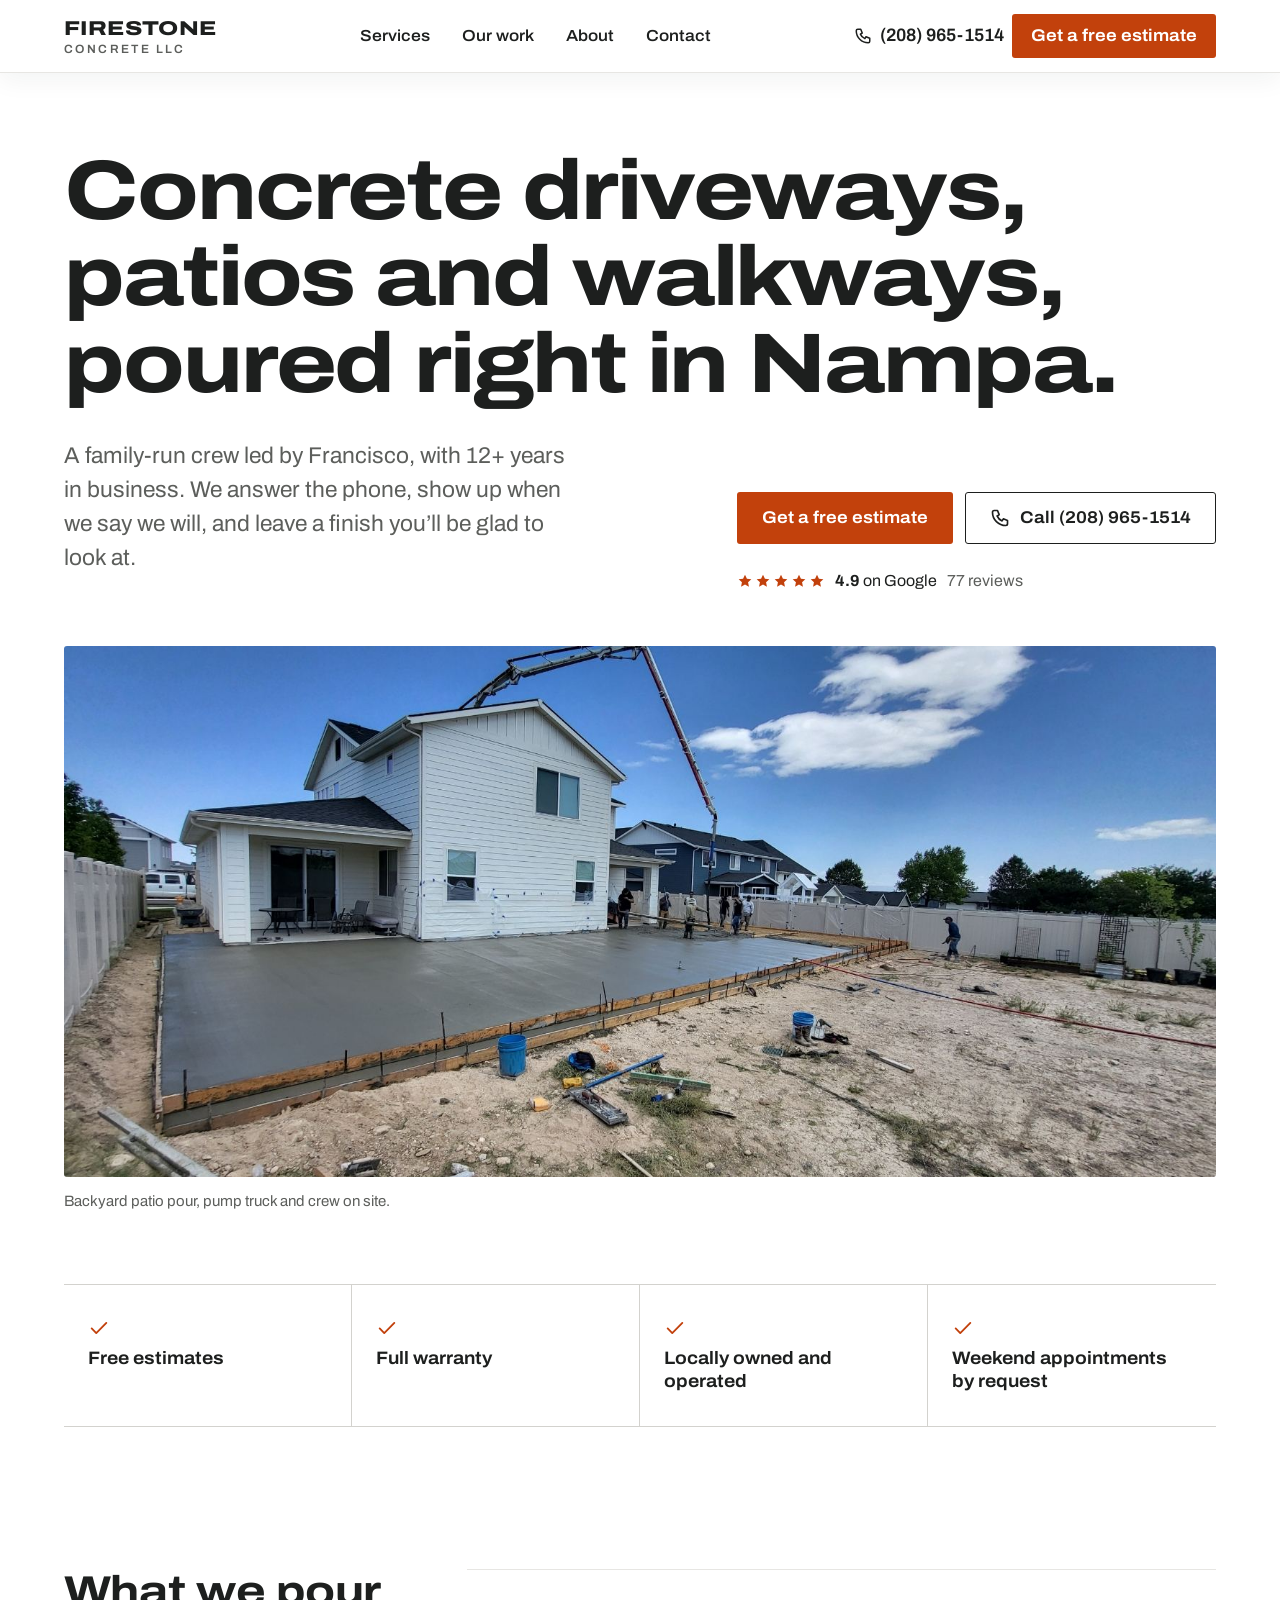
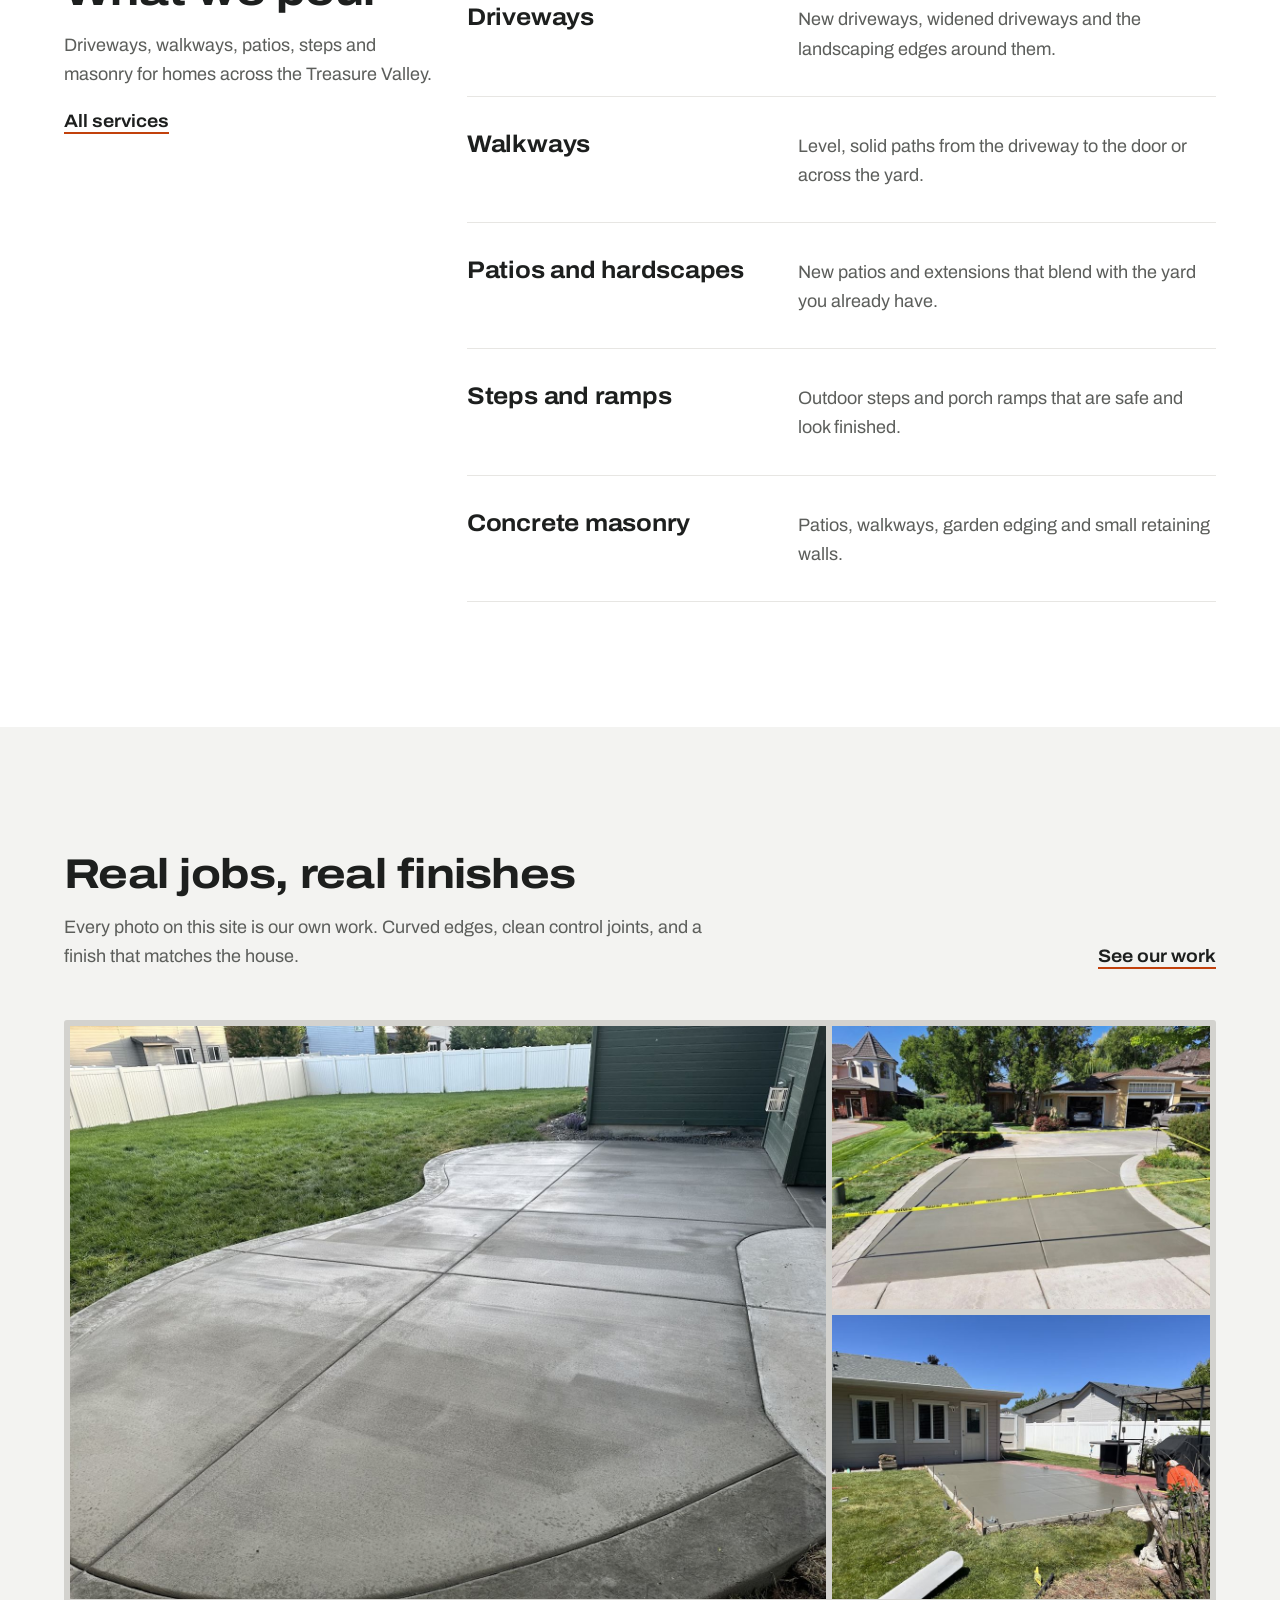
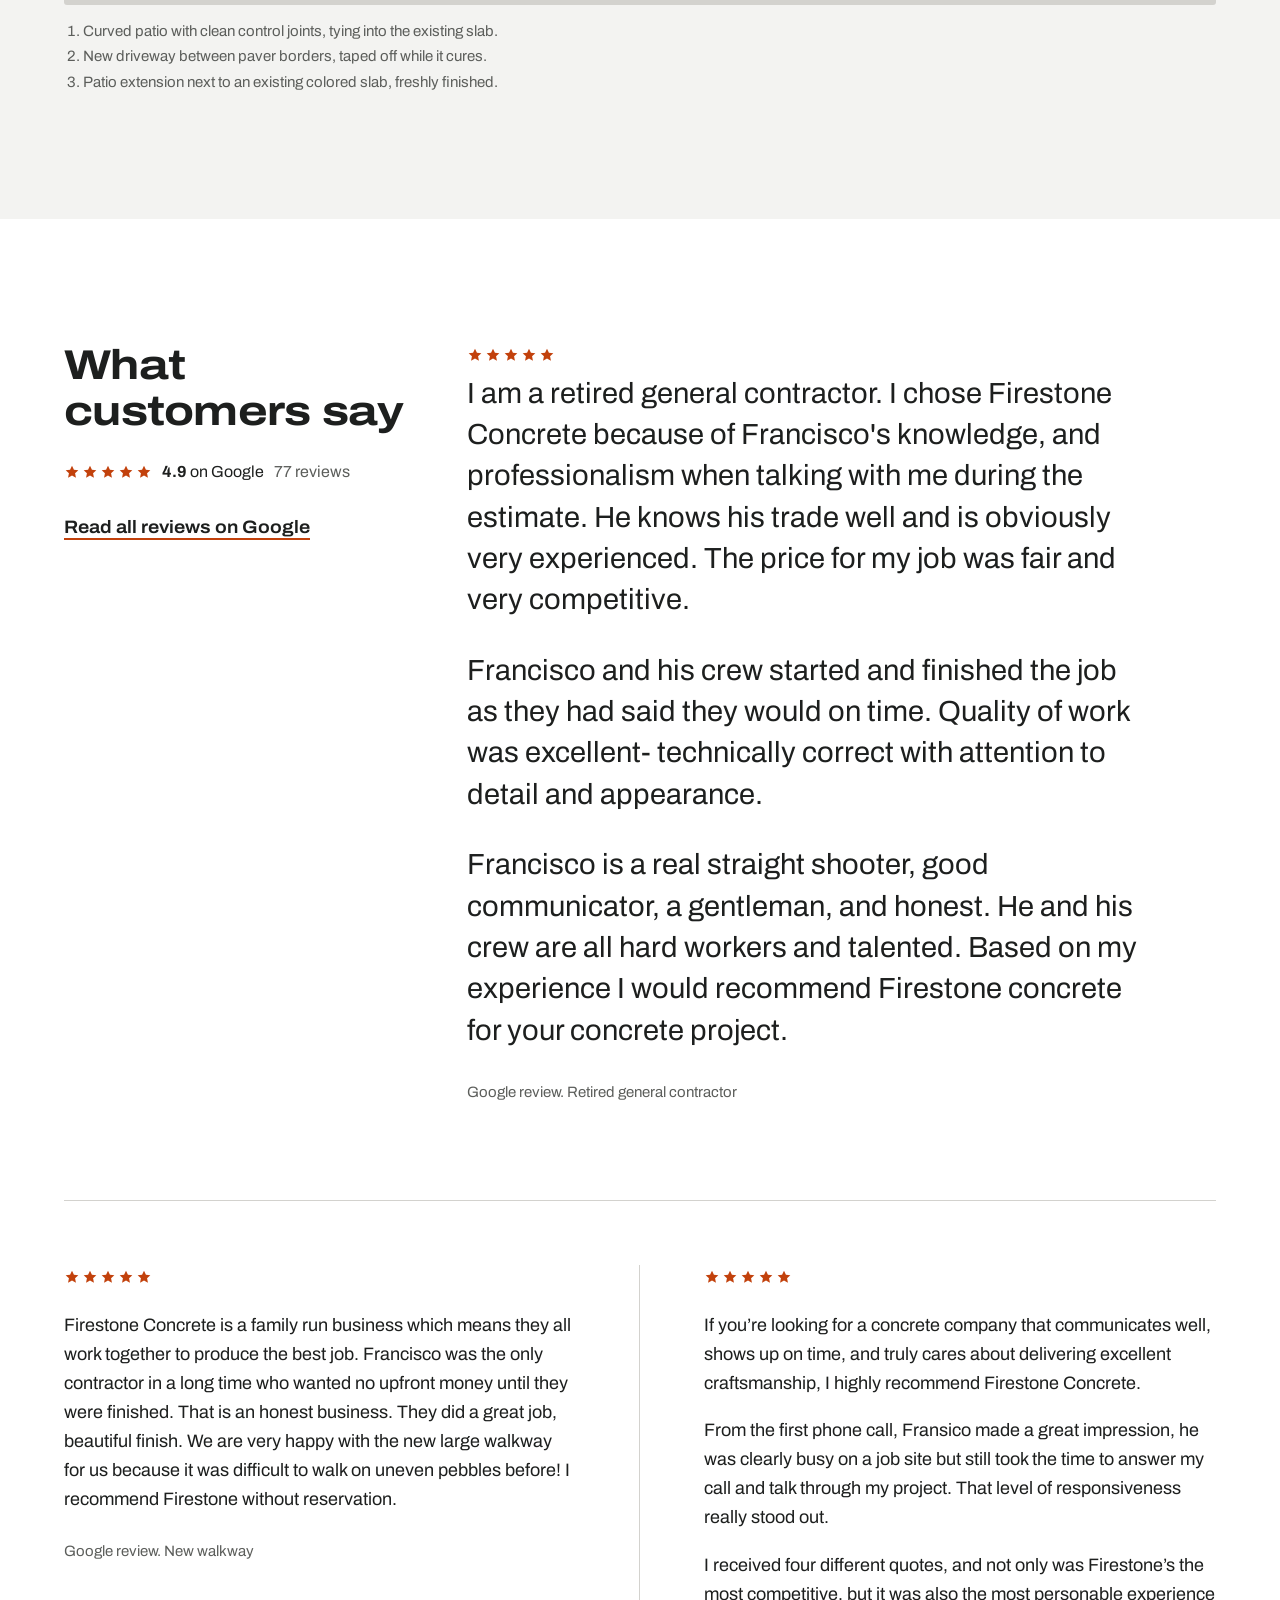
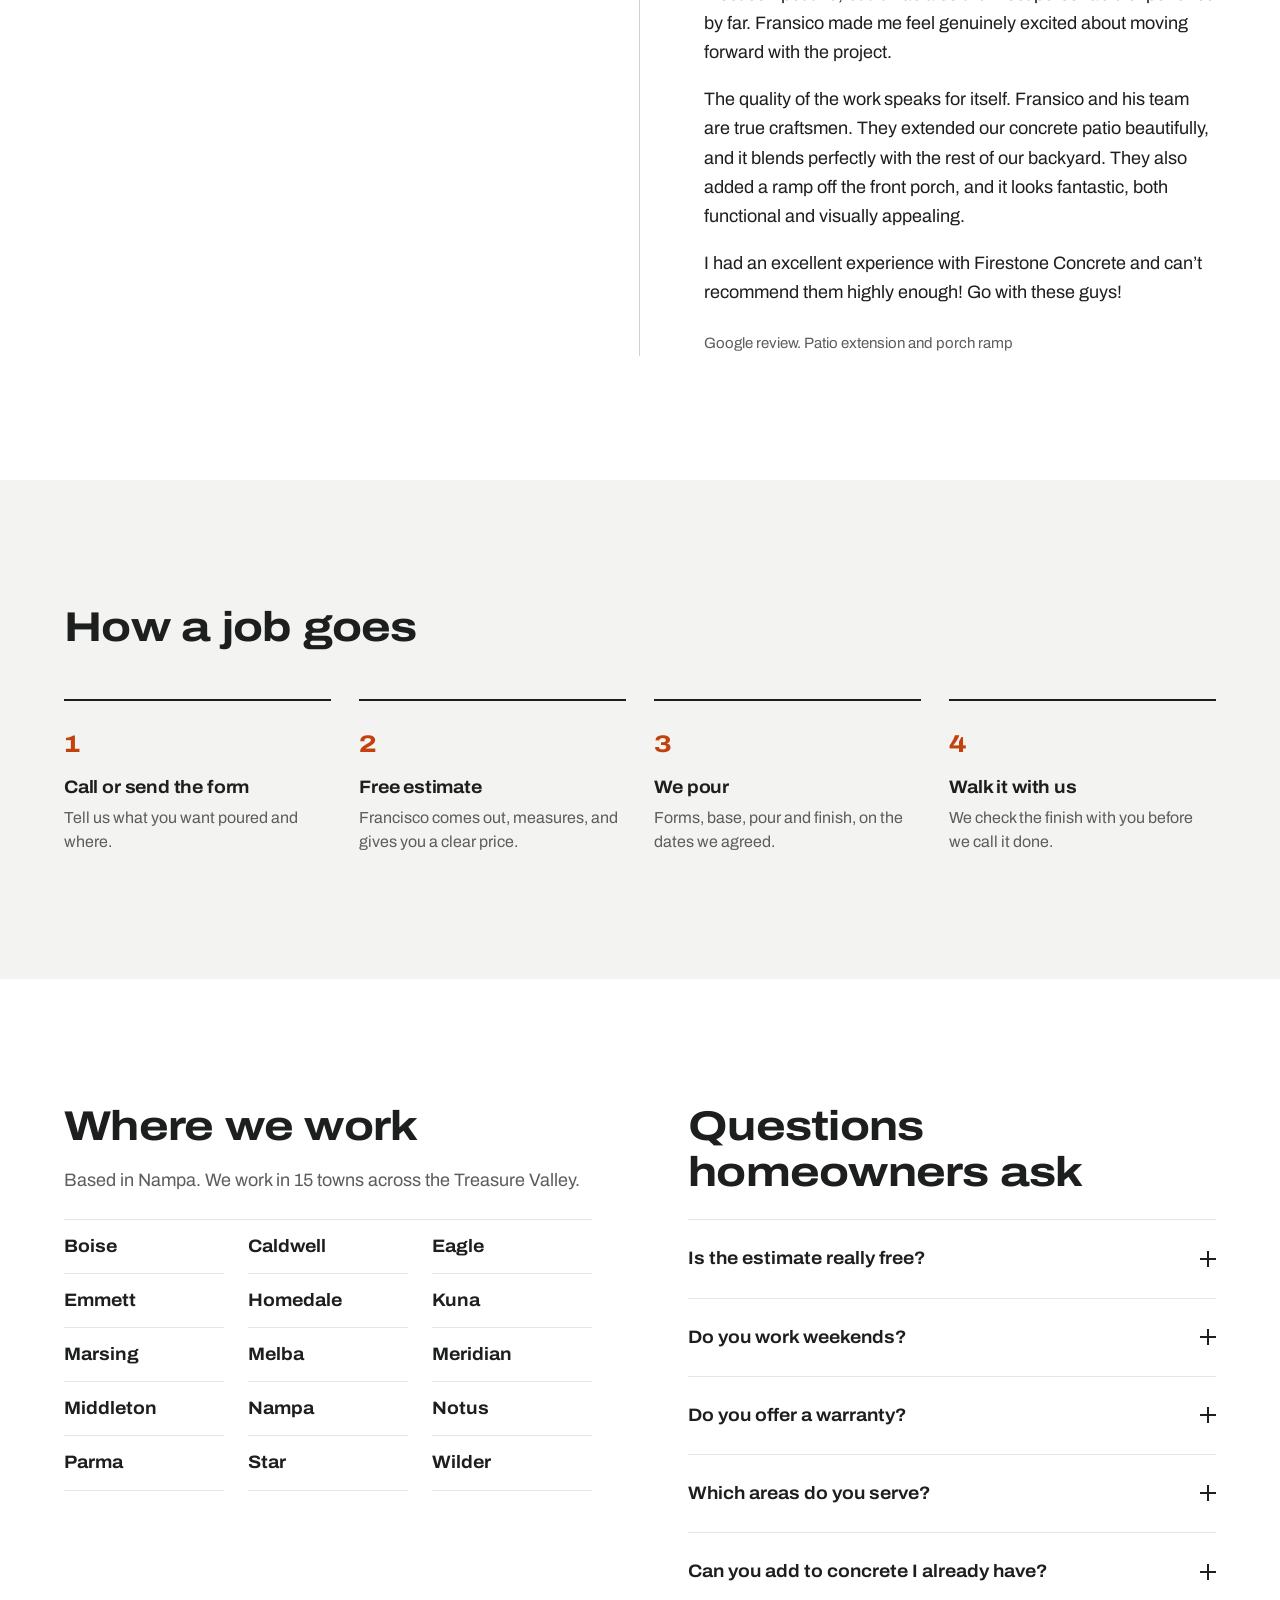
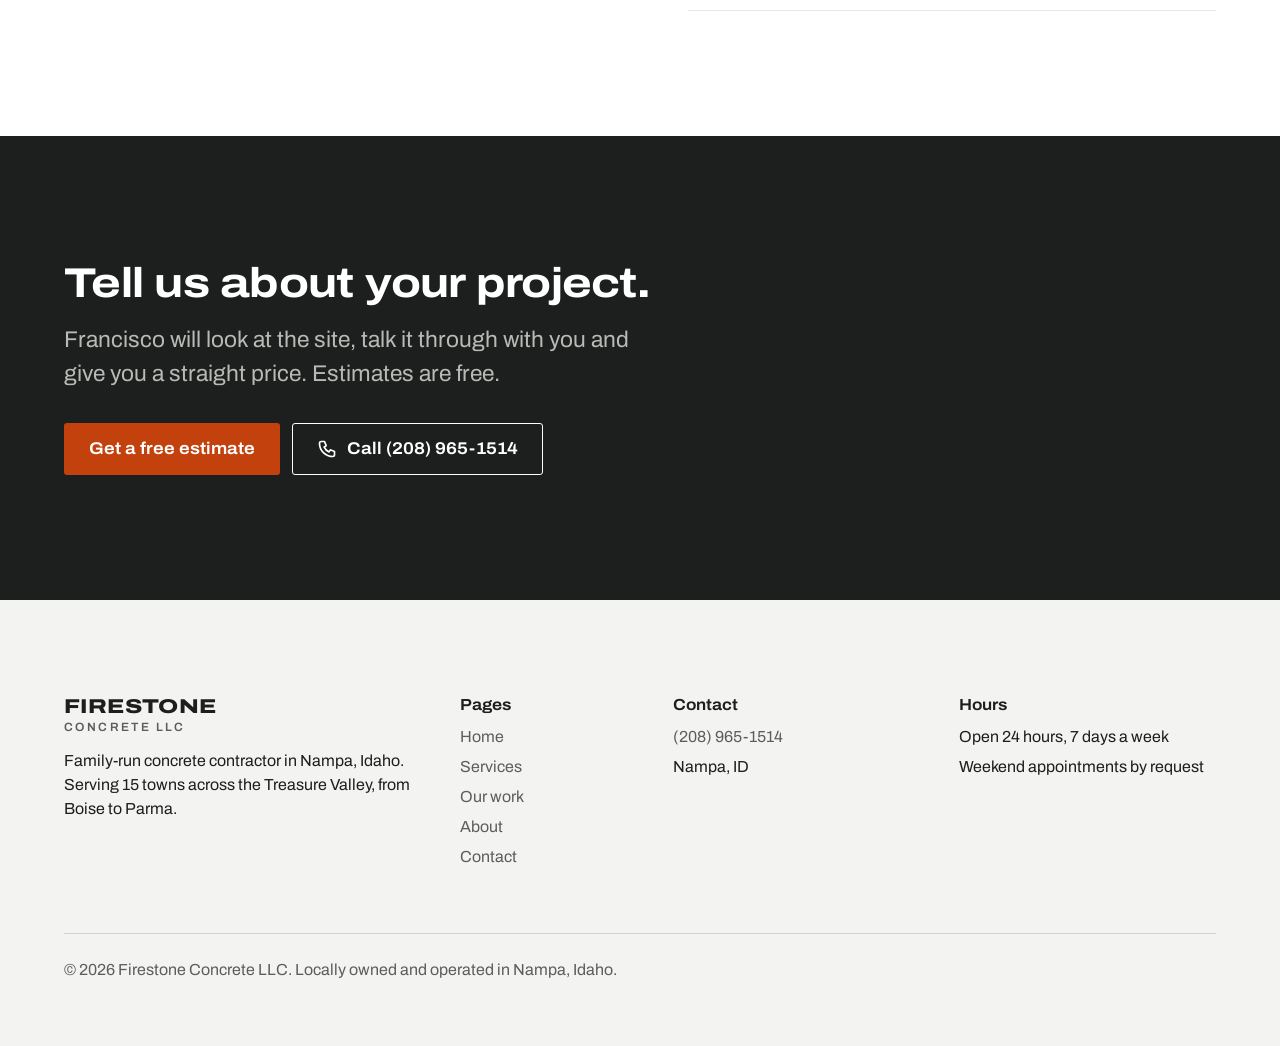
==== commit 8249b1a3: "Add files via upload" ====
--- a/index.html
+++ b/index.html
@@ -9,14 +9,14 @@
 <meta property="og:title" content="Firestone Concrete LLC: Concrete Contractor in Nampa, ID">
 <meta property="og:description" content="Family-run concrete contractor in Nampa, Idaho. Driveways, walkways, patios, steps and masonry. Rated 4.9 on Google. Free estimates. Call (208) 965-1514.">
 <meta property="og:type" content="website">
-<meta property="og:image" content="img/pour-crew-backyard-1600.jpg">
+<meta property="og:image" content="pour-crew-backyard-1600.jpg">
 <meta name="theme-color" content="#1D1F1E">
 <link rel="preconnect" href="https://fonts.googleapis.com">
 <link rel="preconnect" href="https://fonts.gstatic.com" crossorigin>
 <link rel="stylesheet" href="https://fonts.googleapis.com/css2?family=Archivo:wdth,wght@62..125,100..900&display=swap">
 <link rel="stylesheet" href="tokens.css">
 <link rel="stylesheet" href="styles.css">
-<script type="application/ld+json">{"@context": "https://schema.org", "@type": "HomeAndConstructionBusiness", "name": "Firestone Concrete LLC", "telephone": "+1-208-965-1514", "url": "https://firestoneconcretellc.com/", "image": "https://firestoneconcretellc.com/img/pour-crew-backyard-1600.jpg", "address": {"@type": "PostalAddress", "addressLocality": "Nampa", "addressRegion": "ID", "addressCountry": "US"}, "areaServed": [{"@type": "City", "name": "Boise"}, {"@type": "City", "name": "Caldwell"}, {"@type": "City", "name": "Eagle"}, {"@type": "City", "name": "Emmett"}, {"@type": "City", "name": "Homedale"}, {"@type": "City", "name": "Kuna"}, {"@type": "City", "name": "Marsing"}, {"@type": "City", "name": "Melba"}, {"@type": "City", "name": "Meridian"}, {"@type": "City", "name": "Middleton"}, {"@type": "City", "name": "Nampa"}, {"@type": "City", "name": "Notus"}, {"@type": "City", "name": "Parma"}, {"@type": "City", "name": "Star"}, {"@type": "City", "name": "Wilder"}], "openingHours": "Mo-Su 00:00-23:59", "aggregateRating": {"@type": "AggregateRating", "ratingValue": "4.9", "reviewCount": "77", "bestRating": "5"}, "sameAs": ["https://share.google/VivTkMvi4wXoGXkUl"], "makesOffer": [{"@type": "Offer", "itemOffered": {"@type": "Service", "name": "Driveway paving"}}, {"@type": "Offer", "itemOffered": {"@type": "Service", "name": "Walkway paving"}}, {"@type": "Offer", "itemOffered": {"@type": "Service", "name": "Patios and hardscapes"}}, {"@type": "Offer", "itemOffered": {"@type": "Service", "name": "Outdoor steps and ramps"}}, {"@type": "Offer", "itemOffered": {"@type": "Service", "name": "Concrete masonry"}}]}</script>
+<script type="application/ld+json">{"@context": "https://schema.org", "@type": "HomeAndConstructionBusiness", "name": "Firestone Concrete LLC", "telephone": "+1-208-965-1514", "url": "https://firestoneconcretellc.com/", "image": "https://firestoneconcretellc.com/pour-crew-backyard-1600.jpg", "address": {"@type": "PostalAddress", "addressLocality": "Nampa", "addressRegion": "ID", "addressCountry": "US"}, "areaServed": [{"@type": "City", "name": "Boise"}, {"@type": "City", "name": "Caldwell"}, {"@type": "City", "name": "Eagle"}, {"@type": "City", "name": "Emmett"}, {"@type": "City", "name": "Homedale"}, {"@type": "City", "name": "Kuna"}, {"@type": "City", "name": "Marsing"}, {"@type": "City", "name": "Melba"}, {"@type": "City", "name": "Meridian"}, {"@type": "City", "name": "Middleton"}, {"@type": "City", "name": "Nampa"}, {"@type": "City", "name": "Notus"}, {"@type": "City", "name": "Parma"}, {"@type": "City", "name": "Star"}, {"@type": "City", "name": "Wilder"}], "openingHours": "Mo-Su 00:00-23:59", "aggregateRating": {"@type": "AggregateRating", "ratingValue": "4.9", "reviewCount": "77", "bestRating": "5"}, "sameAs": ["https://share.google/VivTkMvi4wXoGXkUl"], "makesOffer": [{"@type": "Offer", "itemOffered": {"@type": "Service", "name": "Driveway paving"}}, {"@type": "Offer", "itemOffered": {"@type": "Service", "name": "Walkway paving"}}, {"@type": "Offer", "itemOffered": {"@type": "Service", "name": "Patios and hardscapes"}}, {"@type": "Offer", "itemOffered": {"@type": "Service", "name": "Outdoor steps and ramps"}}, {"@type": "Offer", "itemOffered": {"@type": "Service", "name": "Concrete masonry"}}]}</script>
 </head>
 <body>
 <a class="skip" href="#main">Skip to content</a>
@@ -55,7 +55,7 @@
       </div>
     </div>
     <figure class="hero-photo" style="margin-left:0;margin-right:0">
-      <img src="img/pour-crew-backyard-1600.jpg" srcset="img/pour-crew-backyard-800.jpg 800w, img/pour-crew-backyard-1600.jpg 1600w" sizes="(min-width: 1240px) 1144px, 100vw" width="1600" height="738" alt="Firestone Concrete crew pouring a large backyard patio with a pump truck behind a new white house" fetchpriority="high">
+      <img src="pour-crew-backyard-1600.jpg" srcset="pour-crew-backyard-800.jpg 800w, pour-crew-backyard-1600.jpg 1600w" sizes="(min-width: 1240px) 1144px, 100vw" width="1600" height="738" alt="Firestone Concrete crew pouring a large backyard patio with a pump truck behind a new white house" fetchpriority="high">
       <figcaption>Backyard patio pour, pump truck and crew on site.</figcaption>
     </figure>
     <ul class="trust" aria-label="Why customers choose us">
@@ -90,9 +90,9 @@
       <a class="text-link" href="work.html">See our work</a>
     </div>
     <div class="joints joints--home">
-      <div class="j-large"><img src="img/curved-patio-joints-1600.jpg" srcset="img/curved-patio-joints-800.jpg 800w, img/curved-patio-joints-1600.jpg 1600w" sizes="(min-width: 768px) 66vw, 100vw" width="1600" height="1200" alt="Finished curved concrete patio with clean control joints, tying into an existing slab next to a green lawn" loading="lazy" decoding="async"></div>
-      <div><img src="img/new-driveway-1600.jpg" srcset="img/new-driveway-800.jpg 800w, img/new-driveway-1600.jpg 1600w" sizes="(min-width: 768px) 33vw, 100vw" width="1600" height="1200" alt="New concrete driveway apron with clean control joints, framed by paver borders and taped off while it cures" loading="lazy" decoding="async"></div>
-      <div><img src="img/patio-extension-finishing-1600.jpg" srcset="img/patio-extension-finishing-800.jpg 800w, img/patio-extension-finishing-1600.jpg 1600w" sizes="(min-width: 768px) 33vw, 100vw" width="1600" height="1200" alt="Freshly finished concrete patio extension beside an existing red slab, crew member working at the edge" loading="lazy" decoding="async"></div>
+      <div class="j-large"><img src="curved-patio-joints-1600.jpg" srcset="curved-patio-joints-800.jpg 800w, curved-patio-joints-1600.jpg 1600w" sizes="(min-width: 768px) 66vw, 100vw" width="1600" height="1200" alt="Finished curved concrete patio with clean control joints, tying into an existing slab next to a green lawn" loading="lazy" decoding="async"></div>
+      <div><img src="new-driveway-1600.jpg" srcset="new-driveway-800.jpg 800w, new-driveway-1600.jpg 1600w" sizes="(min-width: 768px) 33vw, 100vw" width="1600" height="1200" alt="New concrete driveway apron with clean control joints, framed by paver borders and taped off while it cures" loading="lazy" decoding="async"></div>
+      <div><img src="patio-extension-finishing-1600.jpg" srcset="patio-extension-finishing-800.jpg 800w, patio-extension-finishing-1600.jpg 1600w" sizes="(min-width: 768px) 33vw, 100vw" width="1600" height="1200" alt="Freshly finished concrete patio extension beside an existing red slab, crew member working at the edge" loading="lazy" decoding="async"></div>
     </div>
     <ol class="captions">
       <li>Curved patio with clean control joints, tying into the existing slab.</li>
